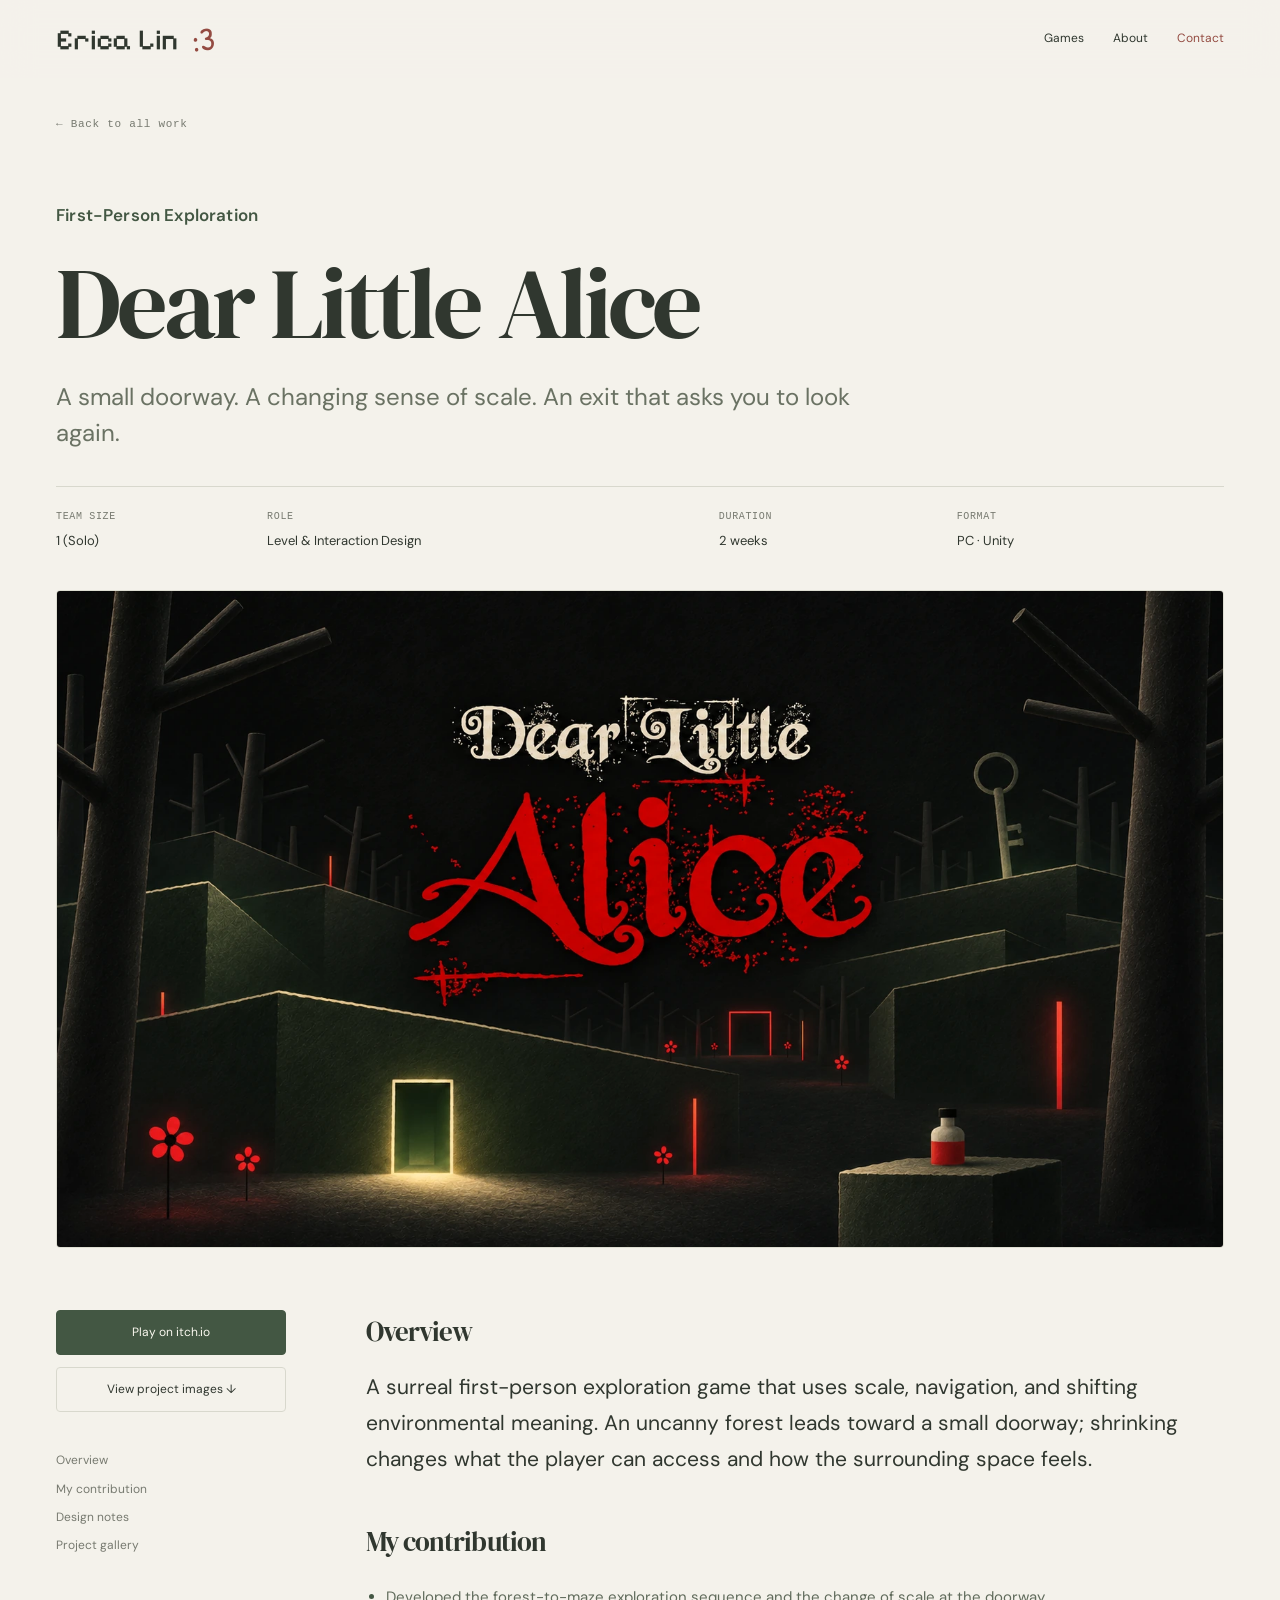
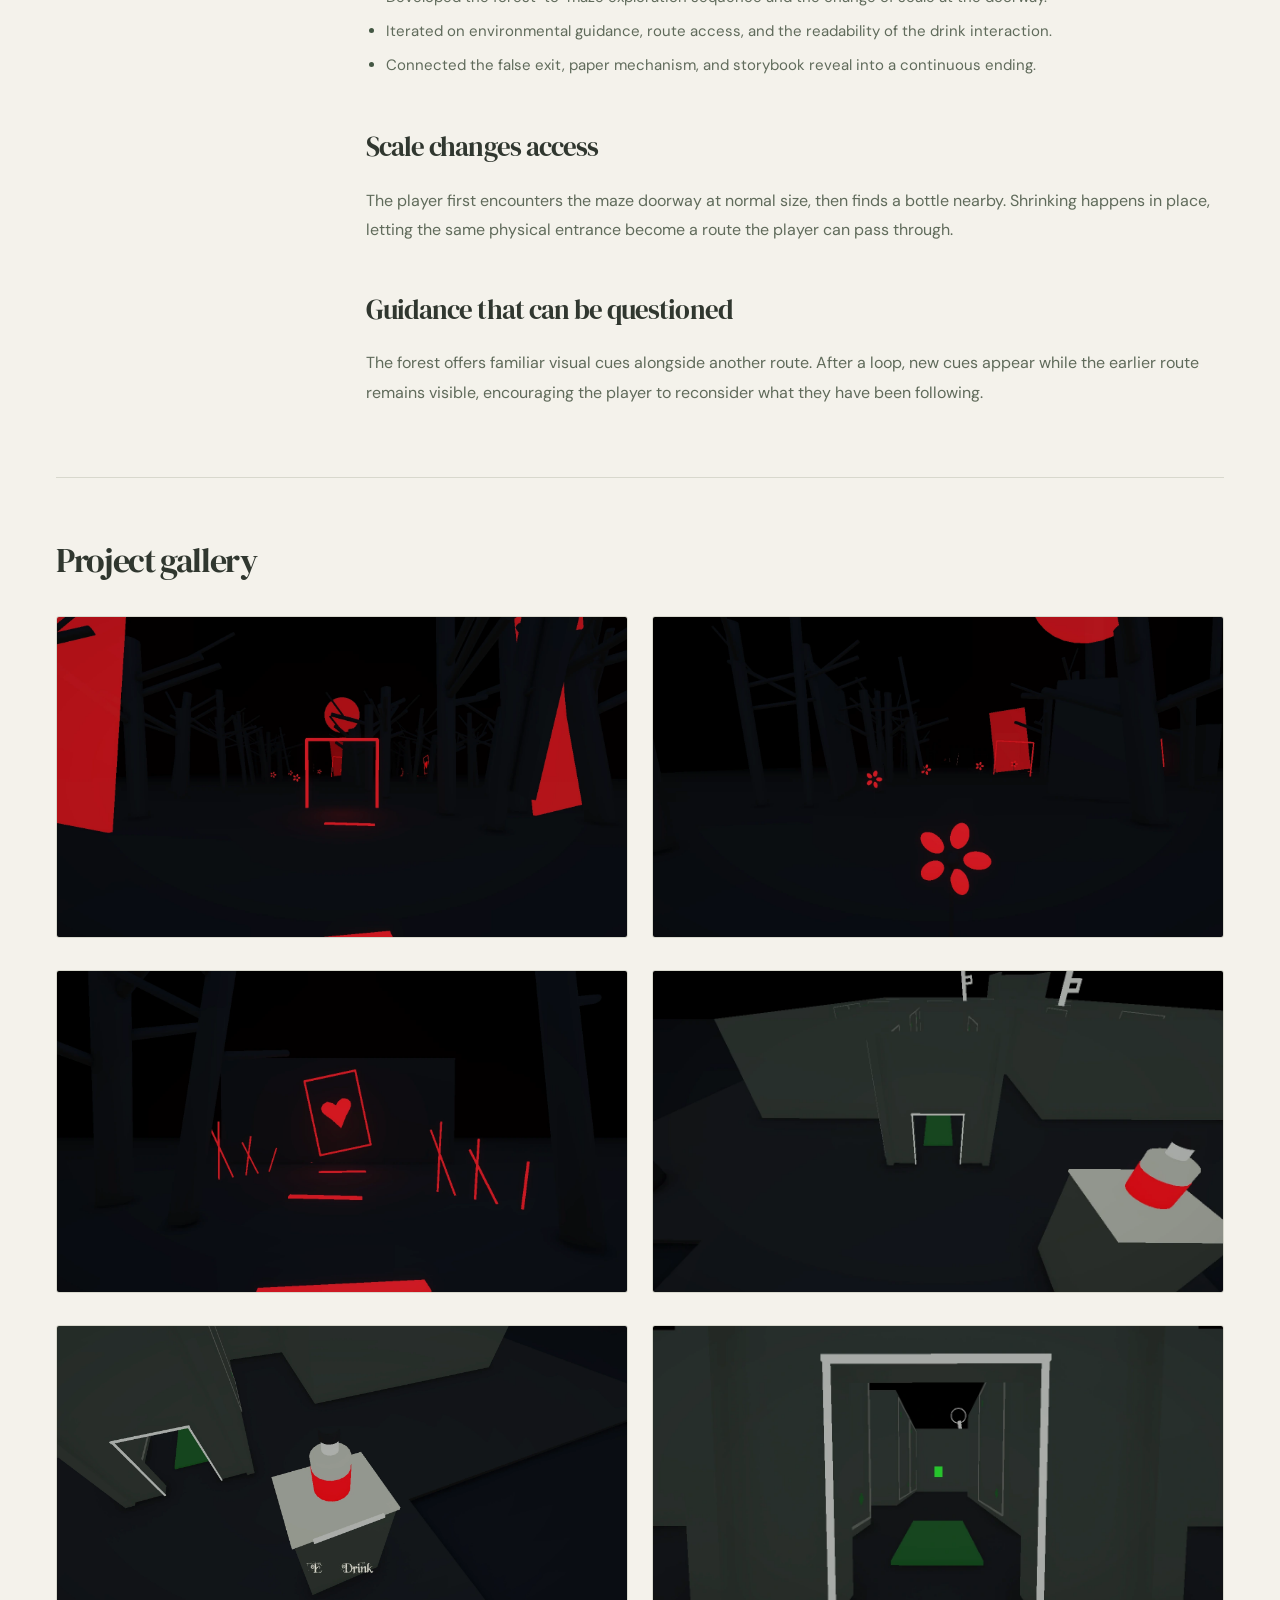
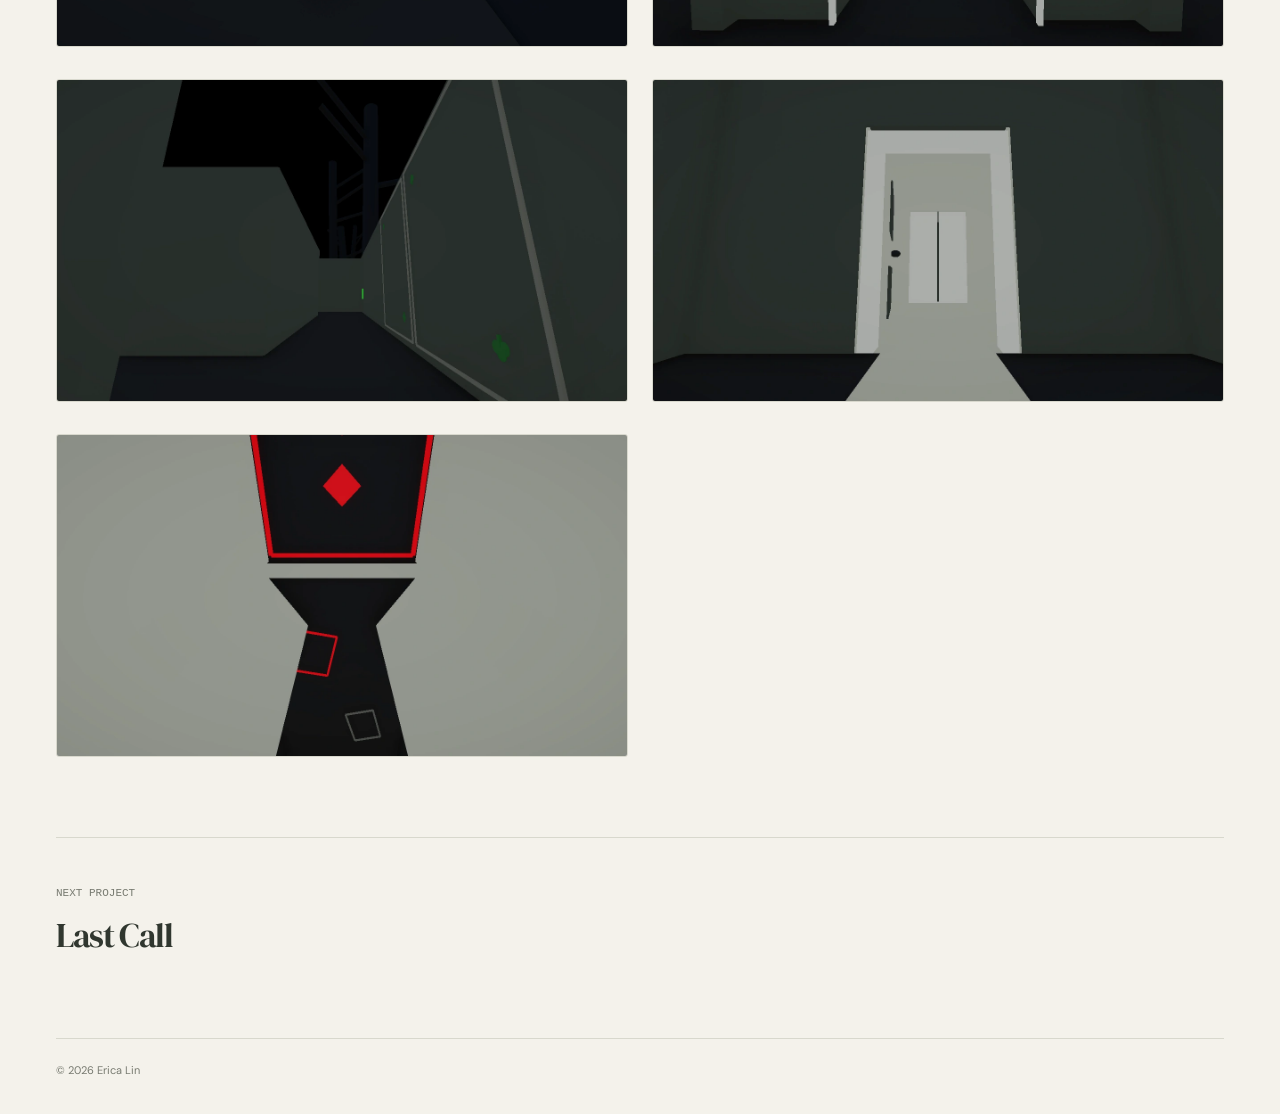
==== projects/dear-little-alice.html @ a5bd27e5 "Give chalkboard roles a casual handwritten layout" ====
<!doctype html><html lang="en"><head><meta charset="utf-8"><meta name="viewport" content="width=device-width,initial-scale=1"><meta name="theme-color" content="#f4f2eb"><title>Dear Little Alice — Erica Lin</title><meta name="description" content="A small doorway. A changing sense of scale. An exit that asks you to look again."><meta property="og:title" content="Dear Little Alice — Erica Lin"><meta property="og:description" content="A small doorway. A changing sense of scale. An exit that asks you to look again."><meta property="og:type" content="website"><link rel="icon" href="../favicon.ico?v=3" sizes="any"><link rel="icon" type="image/png" sizes="32x32" href="../favicon-32.png?v=3"><link rel="icon" type="image/svg+xml" href="../favicon.svg?v=3"><link rel="apple-touch-icon" sizes="180x180" href="../apple-touch-icon.png?v=3"><meta name="apple-mobile-web-app-title" content="Erica Lin"><link rel="stylesheet" href="../styles.css?v=2"><link rel="stylesheet" href="../studio.css?v=22"><script src="../app.js?v=6" defer></script></head><body><a class="skip" href="#main">Skip to content</a><header class="site-header"><div class="wrap header-inner"><a class="brand" href="../index.html" aria-label="Erica Lin — home"><span class="brand-name">Erica Lin</span> <span class="brand-face" aria-hidden="true"><span>:</span><span>3</span></span></a><nav class="nav" aria-label="Main navigation"><a href="../index.html#work">Games</a><a href="../index.html#about">About</a><a class="nav-contact" href="../index.html#contact">Contact</a></nav></div></header><main id="main" class="wrap"><a class="breadcrumb" href="../index.html#work">← Back to all work</a><header class="project-header"><p class="eyebrow">First-Person Exploration</p><h1>Dear Little Alice</h1><p class="project-deck">A small doorway. A changing sense of scale. An exit that asks you to look again.</p><dl class="meta"><div><dt>Team Size</dt><dd>1 (Solo)</dd></div><div><dt>Role</dt><dd>Level &amp; Interaction Design</dd></div><div><dt>Duration</dt><dd>2 weeks</dd></div><div><dt>Format</dt><dd>PC · Unity</dd></div></dl></header><div class="project-cover"><img src="../assets/images/alice-cover-v4.webp" alt="Dear Little Alice promotional cover with its ornate ivory and red title, bare black trees, glowing red flowers and light posts, a tiny maze doorway, and a small gray-and-red bottle." fetchpriority="high"></div><div class="project-body"><aside class="project-sidebar" aria-label="Project links"><a class="button" href="https://ericalin.itch.io/dear-little-alice" target="_blank" rel="noopener noreferrer">Play on itch.io</a><a class="button secondary" href="#gallery">View project images ↓</a><nav class="contents-links" aria-label="On this page"><a href="#overview">Overview</a><a href="#contribution">My contribution</a><a href="#process">Design notes</a><a href="#gallery">Project gallery</a></nav></aside><div class="project-copy"><section id="overview"><h2>Overview</h2><p class="lead">A surreal first-person exploration game that uses scale, navigation, and shifting environmental meaning. An uncanny forest leads toward a small doorway; shrinking changes what the player can access and how the surrounding space feels.</p></section><section id="contribution"><h2>My contribution</h2><ul class="contributions"><li>Developed the forest-to-maze exploration sequence and the change of scale at the doorway.</li><li>Iterated on environmental guidance, route access, and the readability of the drink interaction.</li><li>Connected the false exit, paper mechanism, and storybook reveal into a continuous ending.</li></ul></section><section id="process"><h2>Scale changes access</h2><p>The player first encounters the maze doorway at normal size, then finds a bottle nearby. Shrinking happens in place, letting the same physical entrance become a route the player can pass through.</p></section><section><h2>Guidance that can be questioned</h2><p>The forest offers familiar visual cues alongside another route. After a loop, new cues appear while the earlier route remains visible, encouraging the player to reconsider what they have been following.</p></section></div></div><section class="gallery-section" id="gallery" aria-labelledby="gallery-title"><h2 id="gallery-title">Project gallery</h2><div class="gallery"><figure><button type="button" data-lightbox="../assets/images/alice-red-forest.webp" data-caption="The red forest entrance: bare black trees, red ground markers, and a luminous rectangular gate." aria-label="Enlarge: The red forest entrance: bare black trees, red ground markers, and a luminous rectangular gate."><img src="../assets/images/alice-red-forest.webp" alt="The red forest entrance: bare black trees, red ground markers, and a luminous rectangular gate." loading="lazy" decoding="async"></button></figure><figure><button type="button" data-lightbox="../assets/images/alice-red-flowers.webp" data-caption="Following a sequence of red flowers through the black forest." aria-label="Enlarge: Following a sequence of red flowers through the black forest."><img src="../assets/images/alice-red-flowers.webp" alt="Following a sequence of red flowers through the black forest." loading="lazy" decoding="async"></button></figure><figure><button type="button" data-lightbox="../assets/images/alice-red-heart.webp" data-caption="Red cues lead toward a heart-shaped lure at a forest dead end." aria-label="Enlarge: Red cues lead toward a heart-shaped lure at a forest dead end."><img src="../assets/images/alice-red-heart.webp" alt="Red cues lead toward a heart-shaped lure at a forest dead end." loading="lazy" decoding="async"></button></figure><figure><button type="button" data-lightbox="../assets/images/alice-entrance.webp" data-caption="The tiny maze entrance viewed at normal size." aria-label="Enlarge: The tiny maze entrance viewed at normal size."><img src="../assets/images/alice-entrance.webp" alt="The tiny maze entrance viewed at normal size." loading="lazy" decoding="async"></button></figure><figure><button type="button" data-lightbox="../assets/images/alice-drink.webp" data-caption="The bottle interaction that changes the player’s scale." aria-label="Enlarge: The bottle interaction that changes the player’s scale."><img src="../assets/images/alice-drink.webp" alt="The bottle interaction that changes the player’s scale." loading="lazy" decoding="async"></button></figure><figure><button type="button" data-lightbox="../assets/images/alice-small-door.webp" data-caption="Entering the same doorway after shrinking." aria-label="Enlarge: Entering the same doorway after shrinking."><img src="../assets/images/alice-small-door.webp" alt="Entering the same doorway after shrinking." loading="lazy" decoding="async"></button></figure><figure><button type="button" data-lightbox="../assets/images/alice-maze.webp" data-caption="Navigating between the tall playing-card walls." aria-label="Enlarge: Navigating between the tall playing-card walls."><img src="../assets/images/alice-maze.webp" alt="Navigating between the tall playing-card walls." loading="lazy" decoding="async"></button></figure><figure><button type="button" data-lightbox="../assets/images/alice-false-exit.webp" data-caption="Approaching the apparent exit." aria-label="Enlarge: Approaching the apparent exit."><img src="../assets/images/alice-false-exit.webp" alt="Approaching the apparent exit." loading="lazy" decoding="async"></button></figure><figure><button type="button" data-lightbox="../assets/images/alice-floor-opening.webp" data-caption="The paper floor opens into a rabbit hole." aria-label="Enlarge: The paper floor opens into a rabbit hole."><img src="../assets/images/alice-floor-opening.webp" alt="The paper floor opens into a rabbit hole." loading="lazy" decoding="async"></button></figure></div></section><a class="next-project" href="last-call.html"><div><span class="label">NEXT PROJECT</span><h2>Last Call</h2></div></a></main><dialog class="lightbox" id="lightbox" aria-label="Project image viewer" data-zoom="false"><div class="lightbox-top"><p><span data-viewer-label>PROJECT GALLERY</span> · <span data-counter></span></p><button class="close" data-close aria-label="Close image viewer">×</button></div><div class="lightbox-image-wrap"><img class="lightbox-image" alt=""></div><div class="lightbox-bottom"><p data-caption></p><div class="lightbox-controls"><button data-prev aria-label="Previous image">←</button><button data-zoom-toggle aria-pressed="false">Full size</button><button data-next aria-label="Next image">→</button></div></div></dialog><footer class="wrap footer"><span>© 2026 Erica Lin</span></footer></body></html>
---- styles.css ----
@charset "UTF-8";
:root{--bg:#0d100e;--panel:#151a16;--ink:#f0f0e6;--muted:#a6afa6;--line:#30382f;--accent:#d9fa83;--max:1280px;--mono:"Courier New",monospace;--sans:Arial,Helvetica,sans-serif}
*{box-sizing:border-box}html{scroll-behavior:smooth;scroll-padding-top:100px}body{margin:0;background:var(--bg);color:var(--ink);font-family:var(--sans);line-height:1.6;-webkit-font-smoothing:antialiased}body.dialog-open{overflow:hidden}a{color:inherit;text-decoration:none}button{font:inherit}a,button{-webkit-tap-highlight-color:transparent}button{cursor:pointer}button:disabled{cursor:default}img{max-width:100%;display:block}button:focus-visible,a:focus-visible,summary:focus-visible{outline:2px solid var(--accent);outline-offset:6px}::selection{background:var(--accent);color:var(--bg)}[hidden]{display:none!important}.wrap{width:min(var(--max),calc(100% - 112px));margin-inline:auto}.skip{position:fixed;top:-80px;left:16px;z-index:100;background:var(--accent);color:var(--bg);padding:12px 20px}.skip:focus{top:12px}.mono,.eyebrow,.section-number,.tag,.meta dt,.card-role,.project-count,.breadcrumb,.footer,.filter,.image-caption{font-family:var(--mono);font-size:11px;letter-spacing:.065em}.eyebrow,.section-number,.tag,.meta dt{text-transform:uppercase}.eyebrow{color:var(--accent);font-size:12px;letter-spacing:.14em}.site-header{border-bottom:1px solid var(--line);background:rgba(13,16,14,.94);position:sticky;top:0;z-index:30;backdrop-filter:blur(14px)}.header-inner{height:80px;display:flex;align-items:center;justify-content:space-between;gap:20px}.brand{display:flex;align-items:center;gap:13px;font-size:15px;font-weight:700;letter-spacing:-.04em}.brand-mark{width:22px;height:22px;background:var(--accent);clip-path:polygon(0 0,100% 0,100% 25%,25% 25%,25% 39%,80% 39%,80% 62%,25% 62%,25% 75%,100% 75%,100% 100%,0 100%)}.nav{display:flex;align-items:center;gap:34px;font-size:12px}.nav a{color:var(--muted);transition:color .2s}.nav a:hover,.nav a[aria-current=page]{color:var(--ink)}.nav .nav-contact{color:var(--accent)}.hero{padding:88px 0 65px;display:grid;grid-template-columns:1fr 260px;gap:65px;align-items:center}.hero h1{font-size:clamp(80px,10.5vw,154px);font-weight:600;letter-spacing:-.085em;line-height:.95;margin:26px 0 30px}.hero h1 .period{color:var(--accent)}.hero-description{font-size:21px;line-height:1.5;max-width:650px;color:#c7cec3}.hero-bottom{display:flex;gap:16px;align-items:center;margin-top:35px}.text-link{display:inline-flex;align-items:center;gap:14px;font-size:13px;font-weight:600;border-bottom:1px solid var(--accent);padding:5px 0 8px}.text-link span{font-size:18px;color:var(--accent)}.hero-portrait{position:relative;justify-self:center;text-align:center}.hero-portrait img{width:225px;height:300px;object-fit:contain;filter:drop-shadow(0 22px 25px #0006);transform:rotate(5deg)}.portrait-label{margin-top:20px;font:10px var(--mono);text-transform:uppercase;letter-spacing:.12em;color:var(--muted)}.portrait-label:before{content:"";display:inline-block;width:6px;height:6px;background:var(--accent);border-radius:50%;margin-right:8px}.discipline-strip{display:flex;justify-content:space-between;gap:20px;padding:22px 0;border-top:1px solid var(--line);border-bottom:1px solid var(--line);font:11px var(--mono);letter-spacing:.1em;color:var(--muted);text-transform:uppercase}.discipline-strip .star{color:var(--accent)}.work-section{padding-top:75px;padding-bottom:90px}.section-heading{display:flex;justify-content:space-between;align-items:flex-end;gap:30px;margin-bottom:30px}.section-number{color:var(--muted);margin:0 0 13px}.section-heading h2,.about h2{font-size:clamp(30px,3.4vw,48px);font-weight:500;letter-spacing:-.05em;line-height:1.12;margin:0}.filters{display:flex;gap:5px;flex-wrap:wrap}.filter{background:transparent;color:var(--muted);border:1px solid transparent;border-radius:2px;padding:9px 13px;white-space:nowrap;transition:all .2s}.filter:hover{color:var(--ink)}.filter[aria-pressed=true]{border-color:var(--accent);color:var(--accent);background:#d9fa8308}.project-count{margin:0 0 28px;color:var(--muted)}.project-grid{display:grid;grid-template-columns:repeat(3,minmax(0,1fr));column-gap:26px;row-gap:47px}.project-card{min-width:0}.card-image{position:relative;overflow:hidden;aspect-ratio:1.5;background:#171c18;border:1px solid var(--line);border-radius:3px}.card-image img{width:100%;height:100%;object-fit:cover;transition:transform .5s}.project-card a:hover .card-image img{transform:scale(1.035)}.card-image.contain img{object-fit:contain}.card-image.portrait img{object-fit:cover;object-position:center 27%}.card-arrow{position:absolute;bottom:13px;right:13px;width:33px;height:33px;background:var(--bg);border:1px solid #ffffff30;border-radius:50%;display:grid;place-items:center;transition:background .2s,color .2s}.project-card a:hover .card-arrow{background:var(--accent);color:var(--bg)}.card-meta{display:flex;justify-content:space-between;gap:10px;margin-top:17px;align-items:center}.tag{color:var(--accent);font-size:9px;letter-spacing:.06em}.card-role{color:var(--muted);font-size:9px;text-align:right;letter-spacing:0}.card-title{font-size:24px;font-weight:500;letter-spacing:-.045em;margin:6px 0;line-height:1.2}.card-summary{font-size:13px;line-height:1.65;color:var(--muted);margin:0;max-width:95%}.about{border-top:1px solid var(--line);padding:80px 0;display:grid;grid-template-columns:.8fr 1.2fr;gap:100px}.about p{color:#c7cec3;margin:0 0 22px;font-size:18px;line-height:1.8}.about .about-small{font-size:14px;color:var(--muted)}.about-tags{display:flex;gap:8px;flex-wrap:wrap;margin-top:25px}.about-tags span{border:1px solid var(--line);font:11px var(--mono);padding:7px 11px;color:var(--muted)}.contact-section{border-top:1px solid var(--line);padding:70px 0 60px}.contact-row{display:flex;justify-content:space-between;align-items:flex-end;gap:35px}.contact-title{font-size:clamp(34px,5.8vw,80px);font-weight:500;letter-spacing:-.065em;line-height:1.1;margin:20px 0 0}.contact-links{display:flex;flex-direction:column;align-items:flex-start;gap:12px}.contact-links a{font-size:14px;border-bottom:1px solid var(--line);padding-bottom:7px}.contact-links a:hover{color:var(--accent)}.footer{border-top:1px solid var(--line);color:var(--muted);padding:23px 0;display:flex;justify-content:space-between;gap:20px;font-size:10px}.footer a:hover{color:var(--accent)}.breadcrumb{display:inline-block;color:var(--muted);margin:38px 0}.breadcrumb:hover{color:var(--accent)}.project-header{padding:14px 0 38px}.project-header h1{font-size:clamp(46px,7.8vw,104px);letter-spacing:-.065em;line-height:1.05;font-weight:500;margin:23px 0}.project-deck{font-size:clamp(18px,2vw,24px);color:#c7cec3;max-width:820px;line-height:1.5;margin:0}.meta{display:grid;grid-template-columns:repeat(3,1fr);gap:24px;margin:35px 0 0;border-top:1px solid var(--line);padding-top:22px}.meta dt{color:var(--muted);margin-bottom:6px;font-size:10px}.meta dd{margin:0;font-size:13px}.project-cover{background:#151a16;border:1px solid var(--line);border-radius:4px;overflow:hidden;max-height:740px}.project-cover img{width:100%;max-height:740px;object-fit:contain}.project-cover.cover-portrait{height:530px}.project-cover.cover-portrait img{height:100%;object-fit:cover;object-position:center 24%}.project-body{display:grid;grid-template-columns:230px minmax(0,1fr);gap:80px;padding:62px 0 70px}.project-sidebar{align-self:start;position:sticky;top:112px}.project-sidebar .eyebrow{font-size:10px}.project-sidebar .button{margin:0 0 12px;width:100%;justify-content:center}.button{display:inline-flex;align-items:center;gap:13px;padding:12px 18px;background:var(--accent);color:var(--bg);border:1px solid var(--accent);font-size:12px;font-weight:600;border-radius:2px}.button:hover{background:#e6ffb0}.button.secondary{background:transparent;color:var(--ink);border-color:var(--line)}.button.secondary:hover{border-color:var(--muted)}.contents-links{display:flex;flex-direction:column;gap:9px;margin-top:27px}.contents-links a{font-size:12px;color:var(--muted)}.contents-links a:hover{color:var(--accent)}.project-copy{max-width:850px}.project-copy section+section{margin-top:43px}.project-copy h2{font-size:27px;letter-spacing:-.035em;font-weight:500;margin:0 0 17px}.project-copy p{font-size:16px;color:#c0c9be;line-height:1.85;margin:0}.project-copy .lead{font-size:21px;line-height:1.7;color:var(--ink)}.contributions{margin:0;padding-left:20px;color:#c0c9be}.contributions li{padding:5px 0;font-size:15px}.contributions li::marker{color:var(--accent)}.gallery-section{border-top:1px solid var(--line);padding:55px 0 80px}.gallery-section h2{font-size:34px;letter-spacing:-.04em;font-weight:500;margin:0 0 15px}.gallery-note{font-size:13px;color:var(--muted);max-width:780px;margin-bottom:28px}.gallery{display:grid;grid-template-columns:repeat(2,minmax(0,1fr));gap:32px 24px}.gallery figure{margin:0;min-width:0}.gallery figure.wide{grid-column:1/-1}.gallery button{display:block;border:1px solid var(--line);border-radius:3px;background:#171c18;padding:0;width:100%;overflow:hidden;position:relative}.gallery button:hover{border-color:var(--accent)}.gallery img{width:100%;max-height:650px;object-fit:contain}.image-caption{color:var(--muted);letter-spacing:0;font-size:11px;line-height:1.6;margin-top:10px}.spoilers{margin-top:35px;border-top:1px solid var(--line);padding-top:23px}.spoilers summary{cursor:pointer;color:var(--accent);font-size:13px;margin-bottom:25px}.next-project{border-top:1px solid var(--line);padding:40px 0 60px;display:flex;justify-content:space-between;gap:24px;align-items:center}.next-project .label{font:11px var(--mono);color:var(--muted)}.next-project h2{font-size:34px;margin:5px 0 0;font-weight:500;letter-spacing:-.04em}.next-arrow{width:54px;height:54px;border:1px solid var(--line);border-radius:50%;display:grid;place-items:center;font-size:25px}.next-project:hover .next-arrow{background:var(--accent);color:var(--bg)}.lightbox{background:#0a0d0b;color:var(--ink);border:1px solid #3f493c;max-width:calc(100vw - 32px);width:1400px;max-height:calc(100dvh - 32px);padding:16px}.lightbox::backdrop{background:#000d;backdrop-filter:blur(8px)}.lightbox-top{display:flex;justify-content:space-between;align-items:center;gap:20px;margin-bottom:12px}.lightbox-top p{font:12px var(--mono);margin:0;color:var(--muted)}.lightbox button{background:transparent;color:var(--ink);border:1px solid var(--line);padding:7px 14px}.lightbox .close{font-size:20px;line-height:1.2}.lightbox-image-wrap{overflow:auto;max-height:calc(100dvh - 160px);display:flex;justify-content:center}.lightbox-image{max-width:100%;max-height:calc(100dvh - 160px);object-fit:contain;margin:auto}.lightbox[data-zoom=true] .lightbox-image-wrap{display:block}.lightbox[data-zoom=true] .lightbox-image{max-width:none;max-height:none;width:auto;margin:0}.lightbox-bottom{display:flex;align-items:center;justify-content:space-between;gap:15px;margin-top:12px}.lightbox-bottom p{margin:0;font-size:12px;color:var(--muted);flex:1}.lightbox-controls{display:flex;gap:7px;flex-shrink:0}.rulebook-intro{max-width:700px;margin-bottom:35px;color:var(--muted)}.no-script{font-size:12px;color:var(--muted)}
@media(min-width:1600px){.hero{padding-top:100px;padding-bottom:85px}.hero h1{font-size:160px}}
@media(max-width:1100px){.wrap{width:calc(100% - 72px)}.hero{gap:25px;grid-template-columns:1fr 210px}.hero-portrait img{width:190px;height:260px}.project-grid{grid-template-columns:repeat(2,minmax(0,1fr))}.hero h1{font-size:112px}.project-body{grid-template-columns:190px minmax(0,1fr);gap:45px}.about{gap:60px}.card-role{font-size:10px}}
@media(max-width:720px){html{scroll-padding-top:80px}.wrap{width:calc(100% - 40px)}.header-inner{height:66px}.nav{gap:20px;font-size:11px}.brand{font-size:13px;gap:9px}.brand-mark{width:17px;height:17px}.hero{padding:48px 0 42px;display:block;position:relative}.hero h1{font-size:clamp(65px,15.3vw,106px);margin:23px 0 25px}.hero .eyebrow{font-size:10px;letter-spacing:.1em}.hero-description{font-size:17px;max-width:500px}.hero-portrait{display:none}.hero-bottom{margin-top:26px}.discipline-strip{font-size:9px;gap:10px;flex-wrap:wrap;justify-content:flex-start}.discipline-strip .star{margin-inline:4px}.discipline-strip .last-discipline{display:none}.work-section{padding:46px 0 55px}.section-heading{display:block;margin-bottom:16px}.section-heading h2{font-size:33px}.filters{margin-top:25px;gap:2px}.filter{padding:8px 11px;font-size:10px}.project-grid{gap:35px 17px}.card-image{aspect-ratio:1.35}.card-meta{display:block;margin-top:12px}.card-role{text-align:left;font-size:9px;margin-top:4px;display:block}.tag{font-size:8px;letter-spacing:0}.card-title{font-size:21px;margin-top:7px}.card-summary{font-size:12px;line-height:1.5;max-width:100%}.card-arrow{width:26px;height:26px;bottom:9px;right:9px;font-size:12px}.about{grid-template-columns:1fr;gap:30px;padding:50px 0}.about h2{font-size:35px}.about p{font-size:16px}.contact-section{padding:45px 0}.contact-row{display:block}.contact-title{font-size:49px;max-width:400px}.contact-links{margin-top:30px}.footer{font-size:9px}.breadcrumb{margin:27px 0;font-size:10px}.project-header{padding-top:7px;padding-bottom:26px}.project-header h1{font-size:clamp(38px,10vw,68px);margin:18px 0}.project-deck{font-size:18px}.meta{gap:17px 12px;margin-top:27px;grid-template-columns:repeat(2,minmax(0,1fr))}.meta dd{font-size:12px}.meta dt{font-size:9px}.project-body{display:block;padding:30px 0 45px}.project-sidebar{position:static;margin-bottom:35px}.project-sidebar .button{width:auto;margin-right:8px}.contents-links{display:none}.project-copy .lead{font-size:18px}.project-copy h2{font-size:24px}.project-copy p{font-size:15px}.project-copy section+section{margin-top:32px}.gallery-section{padding:40px 0 50px}.gallery-section h2{font-size:28px}.gallery{grid-template-columns:1fr;gap:25px}.gallery figure.wide{grid-column:auto}.next-project h2{font-size:28px}.next-project{padding:30px 0 40px}.project-cover.cover-portrait{height:330px}.lightbox{padding:10px}.lightbox-bottom{align-items:flex-start;flex-direction:column}.lightbox-top p{font-size:10px}.lightbox-controls{width:100%;justify-content:flex-end}}
@media(max-width:420px){.nav{gap:14px}.project-grid{grid-template-columns:1fr;gap:33px}.card-image{aspect-ratio:1.6}.card-meta{display:flex}.card-role{text-align:right;margin:0}.card-title{font-size:25px}.card-summary{font-size:13px}.contact-title{font-size:42px}.hero-description{font-size:16px}}
@media(prefers-reduced-motion:reduce){html{scroll-behavior:auto}*,*:before,*:after{animation:none!important;transition:none!important}}
---- studio.css ----
@import url('https://fonts.googleapis.com/css2?family=DM+Sans:wght@400;500;600;700&family=DM+Serif+Display:ital@0;1&display=swap');
@font-face{font-family:'Caveat';font-style:normal;font-weight:600;font-display:swap;src:url('assets/fonts/caveat-600.ttf') format('truetype')}
@font-face{font-family:'Patrick Hand';font-style:normal;font-weight:400;font-display:swap;src:url('assets/fonts/patrick-hand.ttf') format('truetype')}

:root{--bg:#f4f2eb;--panel:#e9e5db;--ink:#30372f;--muted:#777a70;--line:#d8d8cd;--accent:#435743;--max:1180px;--sans:'DM Sans',Arial,sans-serif;--serif:'DM Serif Display',Georgia,serif;--hand:'Patrick Hand',cursive;--ease-out:cubic-bezier(.16,1,.3,1);--ease-in-out:cubic-bezier(.65,0,.35,1)}
body{font-family:var(--sans);background:var(--bg);color:var(--ink)}
:root{--berry:#944b42;--pine:#45634d}
button,a{touch-action:manipulation}
a:focus-visible,button:focus-visible,summary:focus-visible{outline:2px solid #6a8061;outline-offset:5px}
.site-header{border:0;background:#f4f2ebed;backdrop-filter:blur(16px)}
.header-inner{height:78px}.brand{font-family:'Caveat',cursive;font-weight:600;font-size:35px;letter-spacing:-.025em;white-space:nowrap}.nav{gap:29px;font-size:12px}.nav a{color:var(--ink);position:relative}.nav a:after{content:'';position:absolute;left:0;right:0;bottom:-5px;height:1px;transform:scaleX(0);transform-origin:left;background:currentColor;transition:transform .35s var(--ease-out)}.nav a:hover:after{transform:scaleX(1)}.nav .nav-contact{color:var(--ink)}
.footer{font-family:var(--sans);letter-spacing:0;padding-bottom:35px;margin-top:15px;font-size:11px}
.studio-hero{padding-top:26px}.blackboard-frame{position:relative;padding:11px 12px 13px;border-radius:7px;background:linear-gradient(94deg,#726956,#8d8067 25%,#776b56 60%,#8b7c62);box-shadow:0 9px 16px #3f3d2e14,0 1px 3px #312e2829,inset 0 1px 1px #d8c39b80}
.blackboard-frame:before{content:'';position:absolute;inset:0;border-radius:inherit;opacity:.18;pointer-events:none;background:repeating-linear-gradient(0deg,transparent 0 2px,#302c220f 3px,#d2bc941a 4px,transparent 5px 11px)}
.blackboard{position:relative;min-height:355px;border-radius:2px;background:radial-gradient(ellipse at 18% 15%,#495a4c44,transparent 70%),radial-gradient(ellipse at 90% 90%,#1d2a2180,transparent 65%),#2f4036;box-shadow:inset 0 0 22px #11231866,inset 0 2px 7px #0004;isolation:isolate}
.blackboard:before{content:'';position:absolute;inset:0;opacity:.12;pointer-events:none;background-image:url("data:image/svg+xml,%3Csvg xmlns='http://www.w3.org/2000/svg' width='180' height='180'%3E%3Cfilter id='n'%3E%3CfeTurbulence type='fractalNoise' baseFrequency='.85' numOctaves='3' stitchTiles='stitch'/%3E%3C/filter%3E%3Cpath fill='%23fff' opacity='.7' filter='url(%23n)' d='M0 0h180v180H0z'/%3E%3C/svg%3E");mix-blend-mode:screen}
.board-copy{min-height:355px;padding:48px 42px 77px;display:grid;grid-template-columns:minmax(0,1fr) 210px;gap:35px;align-items:center;color:#efeee3;pointer-events:none}
.board-copy h1{font:600 clamp(90px,14.2vw,184px)/1.12 'Caveat',cursive;letter-spacing:-.025em;white-space:nowrap;margin:0;transform:translateY(-5px)}
.board-copy p{font:18px/1.55 var(--hand);margin:19px 0 0;color:inherit}
.blackboard.canvas-ready .board-copy{color:transparent}
#chalk-canvas{position:absolute;inset:0;width:100%;height:100%;border-radius:2px;touch-action:pan-y}
.blackboard.tool-active #chalk-canvas{touch-action:none;cursor:none}
.board-cursor-clip{position:absolute;inset:-11px;overflow:hidden;pointer-events:none;z-index:5}
.board-cursor{position:absolute;left:11px;top:11px;z-index:5;pointer-events:none;opacity:0;transition:opacity .15s;will-change:transform;width:66px;transform-origin:16% 80%;filter:drop-shadow(3px 7px 3px #0005)}
.board-cursor img{width:100%;height:auto;pointer-events:none}.board-cursor[data-tool=eraser]{width:100px;transform-origin:center}
.board-tool-row{position:absolute;bottom:0;left:18px;right:20px;display:flex;justify-content:space-between;align-items:flex-end;z-index:4;pointer-events:none}
.board-hint{color:#d6ded0ab;font:14px/1.2 var(--hand);padding-bottom:16px;letter-spacing:.02em}
.board-tools{display:flex;gap:26px;align-items:flex-end;padding-right:14px;pointer-events:auto}
.board-tools button{border:0;background:none;padding:14px 0 2px;position:relative;cursor:grab;touch-action:none;transition:transform .35s var(--ease-out),filter .3s;filter:drop-shadow(2px 4px 3px #0d181d77)}
.board-tools button:active{cursor:grabbing}.board-tools button:hover{transform:translateY(-5px) rotate(-3deg)}.board-tools button[aria-pressed=true]{transform:translateY(-5px)}
.board-tools button[aria-pressed=true]:after{content:'';position:absolute;left:50%;bottom:-8px;width:3px;height:3px;border-radius:50%;background:#f2ecd9}
.chalk-tool{width:62px;transform:rotate(-2deg)}.eraser-tool{width:113px;transform:rotate(-3deg)}.board-tools img{width:100%;pointer-events:none;user-select:none}
.board-tools button[aria-pressed=true] img{visibility:hidden}
@media(prefers-reduced-motion:reduce){.board-tools button[aria-pressed=true] img{visibility:visible}}
.board-ledge{position:absolute;bottom:-6px;left:-4px;right:-4px;height:17px;border-radius:3px 3px 5px 5px;background:linear-gradient(#b2a080,#938365 26%,#75664d 45%,#847357 68%,#5f523f);box-shadow:0 4px 3px #302a272b,inset 0 1px 1px #e9dbb7b3}
.board-foot{display:flex;justify-content:flex-end;align-items:center;gap:20px;padding:23px 3px 0;font:13px var(--hand);color:var(--muted)}
.quiet-button{background:none;color:var(--ink);padding:4px 0;border:0;font:12px var(--sans);position:relative}.quiet-button:after{content:'';position:absolute;left:0;right:0;bottom:0;height:1px;background:currentColor;transform:scaleX(0);transform-origin:left;transition:transform .3s var(--ease-out)}.quiet-button:hover:after{transform:scaleX(1)}.board-foot .quiet-button{color:var(--muted);font-size:11px}
.selected-work{padding-top:86px;padding-bottom:18px}
.studio-section-heading{display:flex;justify-content:flex-start;align-items:center;gap:28px;margin-bottom:28px}
.studio-section-heading h2{font-size:14px;font-weight:400;margin:0;letter-spacing:.03em}.studio-section-heading>span{font-size:11px;color:var(--muted)}
.selected-grid{display:grid;grid-template-columns:1.24fr 1fr;gap:26px 36px;align-items:start}.studio-project{min-width:0}.studio-feature{grid-row:span 2}
.studio-project-image{position:relative;background:#e5e0d5;overflow:hidden;border-radius:3px;aspect-ratio:2.1;isolation:isolate}
.studio-feature .studio-project-image{aspect-ratio:1.08}.studio-project-image img{display:block;position:absolute;inset:0;width:100%;height:100%;object-fit:cover;transform:scale(1.001);transition:transform 1.1s var(--ease-out)}
.studio-project a:hover .studio-project-image img{transform:scale(1.018)}.studio-project-image.sleepwalk-image img{object-fit:cover}.dither-layer{position:absolute;inset:0;width:100%;height:100%;z-index:1;pointer-events:none;mix-blend-mode:normal}
.project-open{position:absolute;bottom:14px;right:15px;width:35px;height:35px;display:grid;place-items:center;background:#f4f2ebee;color:#354032;border-radius:50%;font-size:19px;z-index:2;transform:translateY(7px);opacity:0;transition:transform .4s var(--ease-out),opacity .3s}
.studio-project-image[data-dither] img,.studio-project a:hover .studio-project-image[data-dither] img{transform:none;-webkit-user-drag:none}
.dither-layer{opacity:0}
.studio-project-image.fit-contain{background:var(--card-background,#fff)}.studio-project-image.fit-contain img{object-fit:contain}
.sr-only{position:absolute;width:1px;height:1px;padding:0;margin:-1px;overflow:hidden;clip:rect(0,0,0,0);white-space:nowrap;border:0}
.work-filters{display:flex;gap:5px;align-items:center}.work-filters button{border:0;border-radius:999px;background:transparent;color:var(--muted);font:12px var(--sans);padding:8px 15px;transition:background .25s,color .25s}.work-filters button:hover{color:var(--ink);background:#e7e7dc}.work-filters button[aria-pressed=true]{background:#405542;color:#faf8ef}
.selected-work[data-category=tabletop] .archive-grid{grid-template-columns:repeat(2,minmax(0,1fr));padding-top:0}.selected-work[data-category=tabletop] .studio-project-image{aspect-ratio:1.55}
.selected-work[data-category=digital] .more-games,.selected-work[data-category=tabletop] .more-games{transition:none}
.studio-project a:hover .project-open,.studio-project a:focus-visible .project-open{transform:translateY(0);opacity:1}
.studio-project-caption{padding-top:13px}.studio-project-caption h3{font:400 29px/1.2 var(--serif);letter-spacing:-.025em;margin:0 0 4px}.studio-project-caption p{font-size:11px;line-height:1.6;color:var(--muted);margin:0}.studio-feature .studio-project-caption h3{font-size:34px}
.all-games-action{display:flex;align-items:center;justify-content:space-between;gap:24px;margin-top:35px;padding:8px 0}
.all-games-toggle{border:0;background:none;color:var(--ink);display:inline-flex;align-items:center;gap:25px;padding:9px 0;font-size:13px;letter-spacing:-.01em}
.toggle-mark{display:inline-block;font-size:22px;font-weight:400;transition:transform .55s var(--ease-out)}.all-games-toggle[aria-expanded=true] .toggle-mark{transform:rotate(45deg)}.handwritten{font:18px/1.3 var(--hand);color:var(--muted)}.all-games-action .handwritten{transform:rotate(-3deg);padding-right:8px}
.more-games{display:grid;grid-template-rows:0fr;transition:grid-template-rows .9s var(--ease-out);overflow:hidden}.more-games.is-open{grid-template-rows:1fr}.more-games-inner{min-height:0;overflow:hidden}.archive-grid{display:grid;grid-template-columns:repeat(3,minmax(0,1fr));gap:35px 28px;padding-top:35px;padding-bottom:10px}.archive-grid .studio-project{opacity:0;transform:translateY(24px);transition:opacity .5s,transform .75s var(--ease-out);transition-delay:0s}.more-games.is-open .studio-project{opacity:1;transform:translateY(0);transition-delay:calc(var(--item-i,0) * 55ms + 100ms)}.archive-grid .studio-project-image{aspect-ratio:1.55}.archive-grid .studio-project-caption h3{font-size:26px}
.studio-kicker{font-size:10px;text-transform:uppercase;letter-spacing:.14em;color:var(--muted);margin:0 0 12px}
.studio-contact{padding:75px 0 72px;display:flex;justify-content:space-between;align-items:flex-end;gap:30px}.studio-contact h2{font:400 clamp(37px,5.5vw,72px)/1.07 var(--serif);letter-spacing:-.04em;margin:0}.studio-contact h2 em{font-weight:400}.studio-contact-links{display:flex;flex-direction:column;gap:14px;padding-bottom:5px}.studio-contact-links a{font-size:13px}.studio-contact-links a:hover{text-decoration:underline;text-underline-offset:5px}
.desk-companions{position:fixed;bottom:22px;right:22px;z-index:45;width:138px;pointer-events:none;display:flex;flex-direction:column;align-items:center;filter:drop-shadow(0 3px 8px #30372f10)}
.desktop-cat{pointer-events:auto;border:0;background:none;padding:0;width:116px;height:116px;position:relative;outline-offset:-3px;transition:transform .45s var(--ease-out);transform-origin:center bottom;-webkit-user-select:none;user-select:none;touch-action:manipulation}
.desktop-cat:hover{transform:translateY(-3px) rotate(-2deg)}.desktop-cat:active{transform:translateY(1px) scale(.96)}.cat-sprites{position:relative;display:block;width:100%;height:100%}.cat-frame{position:absolute;inset:0;width:100%;height:100%;object-fit:contain;pointer-events:none;opacity:0;transition:opacity .1s;image-rendering:auto}.cat-idle{opacity:1}.desktop-cat[data-state=blink] .cat-idle,.desktop-cat[data-state=pet] .cat-idle,.desktop-cat[data-state=sleep] .cat-idle{opacity:0}.desktop-cat[data-state=blink] .cat-blink,.desktop-cat[data-state=pet] .cat-pet,.desktop-cat[data-state=sleep] .cat-sleep{opacity:1}
.pet-heart{position:absolute;right:9px;top:0;opacity:0;color:#ac727a;font:25px var(--hand);transform:translateY(9px) rotate(-12deg);pointer-events:none}.desktop-cat[data-state=pet] .pet-heart{animation:pet-heart 1.7s var(--ease-out) both}.pet-bubble{font:16px var(--hand);color:#62705c;opacity:0;transform:translateY(6px) rotate(-5deg);padding:4px 9px;background:#f6f3eadb;border-radius:9px;transition:opacity .35s,transform .5s;white-space:nowrap;position:absolute;bottom:151px;pointer-events:none}.desk-companions:has(.desktop-cat:hover) .pet-bubble,.pet-bubble.is-visible{opacity:1;transform:translateY(0) rotate(-5deg)}
@keyframes pet-heart{0%{opacity:0;transform:translateY(10px) scale(.7) rotate(-12deg)}20%{opacity:1}75%{opacity:1}100%{opacity:0;transform:translateY(-24px) scale(1.15) rotate(10deg)}}
.radio-toggle{pointer-events:auto;display:flex;gap:8px;align-items:center;justify-content:center;width:136px;border:1px solid #d7d9cd;background:#f9f7f0f2;backdrop-filter:blur(14px);padding:9px 10px;border-radius:8px;box-shadow:0 3px 8px #31372e08;color:var(--ink);font-size:10px;transition:background .25s,transform .45s var(--ease-out)}.radio-toggle:hover{transform:translateY(-2px);background:#fffdf5}.mini-record{width:21px;height:21px;border-radius:50%;background:repeating-radial-gradient(circle,#373e34 0 2px,#42493e 2px 3px);display:inline-block;position:relative;flex:none}.mini-record:before{content:'';position:absolute;inset:7px;border-radius:50%;background:#c4d2b7}.mini-record:after{content:'';position:absolute;inset:10px;border-radius:50%;background:#555c4e}.radio-plus{margin-left:auto;font-size:15px;line-height:1;transition:transform .45s var(--ease-out)}.radio-toggle[aria-expanded=true] .radio-plus{transform:rotate(45deg)}
.studio-radio{position:fixed;right:22px;bottom:190px;width:350px;max-width:calc(100vw - 32px);z-index:46;border-radius:13px;background:#f8f5ec;box-shadow:0 16px 55px #27312826,0 0 0 1px #cbd0c0;opacity:0;visibility:hidden;transform:translateY(28px) scale(.94);transform-origin:90% bottom;transition:transform .55s var(--ease-out),opacity .35s,visibility .55s;overflow:hidden;padding:13px}
.studio-radio.is-open{opacity:1;visibility:visible;transform:translateY(0) scale(1)}.radio-panel-head{display:flex;justify-content:space-between;align-items:center;font:15px var(--hand);color:#6e7863;padding:0 2px 10px}.radio-panel-head button{border:0;background:none;padding:0 5px;color:inherit;font:24px/1 var(--sans)}.spotify-holder{min-height:152px;border-radius:10px;background:#e5e7dd}.spotify-holder iframe{display:block;border:0;width:100%;height:152px;border-radius:10px}.spotify-external{font-size:10px;display:block;text-align:center;padding-top:11px;color:#79816f}.spotify-external:hover{color:var(--ink)}

/* Project pages share the quieter paper palette, while keeping their content. */
.project-header h1{font-family:var(--serif);font-weight:400;letter-spacing:-.04em}.project-deck{color:#6a7263}.meta dd{color:var(--ink)}.project-cover{background:#e6e3d9;border-color:#deded2}.project-copy p,.contributions{color:#606b5b}.project-copy .lead{color:var(--ink)}.project-copy h2,.gallery-section h2,.next-project h2{font-family:var(--serif);font-weight:400}.button{background:#435743;color:#faf8ef;border-color:#435743;border-radius:4px;font-weight:400}.button:hover{background:#354b35}.button.secondary{color:var(--ink)}.gallery button{background:#e6e3d9}.next-project:hover .next-arrow{background:var(--ink);color:#f8f6ee}.lightbox{--ink:#f4f2eb;--muted:#bcc1b5;--line:#434b40;color:var(--ink);background:#1d251d}.lightbox button{color:var(--ink)}
.studio-project a .studio-project-caption h3{transition:color .3s}
.studio-project a:hover .studio-project-caption h3,.studio-project a:focus-visible .studio-project-caption h3{color:var(--berry)}
.project-open{color:var(--berry)}
.holiday-ornaments{position:absolute;z-index:6;top:-11px;right:26px;width:106px;height:auto;pointer-events:none;user-select:none;transform-origin:55% 8%;filter:drop-shadow(1px 4px 2px #111c142c)}
.tape{background-color:#d9d2b4b8;background-image:repeating-linear-gradient(0deg,transparent 0 7px,#586c5047 7px 12px,transparent 12px 17px,#a857484d 17px 21px),repeating-linear-gradient(90deg,transparent 0 8px,#a8574873 8px 14px,transparent 14px 19px,#536a4f57 19px 24px);opacity:.9}
.paper-date{color:var(--berry)}
.mini-record:before{background:#a85a4e}.mini-record:after{background:#ead7b9}
.radio-toggle[aria-expanded=true]{border-color:#a9b6a0}.radio-plus{color:var(--berry)}
.pet-heart{color:var(--berry)}
.cat-present{position:absolute;left:1px;bottom:43px;width:29px;height:auto;pointer-events:none;image-rendering:pixelated;filter:drop-shadow(1px 2px 1px #30372f20)}
@keyframes ornament-sway{0%,100%{transform:rotate(0)}25%{transform:rotate(4deg)}60%{transform:rotate(-2.5deg)}82%{transform:rotate(1deg)}}
@media(hover:hover) and (prefers-reduced-motion:no-preference){.blackboard-frame:hover .holiday-ornaments{animation:ornament-sway 1.8s ease-in-out}}
@media(max-width:760px){.holiday-ornaments{width:79px;right:17px;top:-9px}.cat-present{width:23px;left:-2px;bottom:36px}}
@media(max-width:420px){.holiday-ornaments{width:65px;right:14px;top:-9px}.cat-present{width:20px;left:-2px;bottom:32px}}
@media(min-width:1600px){.desk-companions{right:38px;bottom:28px}.studio-radio{right:38px;bottom:196px}}
@media(max-width:1100px){.board-copy{grid-template-columns:minmax(0,1fr) 190px;gap:20px;padding-inline:28px}.board-copy p{font-size:12px}.blackboard,.board-copy{min-height:315px}.selected-grid{column-gap:25px}.studio-feature .studio-project-image{aspect-ratio:1.02}.desk-companions{width:116px;right:15px;bottom:16px}.desktop-cat{width:100px;height:100px}.radio-toggle{width:116px;font-size:9px;gap:6px;padding:8px}.studio-radio{right:16px;bottom:167px}.pet-bubble{bottom:133px}}
@media(max-width:760px){.header-inner{height:66px}.brand{font-size:26px}.nav{gap:22px;font-size:11px}.studio-hero{padding-top:17px}.blackboard-frame{padding:8px 8px 10px}.blackboard,.board-copy{min-height:305px}.board-copy{display:block;padding:36px 24px 82px}.board-copy h1{font-size:clamp(82px,16vw,120px);letter-spacing:-.055em}.board-copy p{font-size:11px;line-height:1.5;margin:15px 0 0 5px}.board-hint{font-size:12px;padding-bottom:13px}.board-tools{gap:20px;padding-right:0}.chalk-tool{width:47px}.eraser-tool{width:87px}.board-ledge{height:14px;bottom:-5px}.board-foot{padding-top:18px}.board-foot>span{font-size:12px}.board-foot .quiet-button{font-size:10px}.selected-work{padding-top:57px}.studio-section-heading{margin-bottom:21px}.studio-section-heading h2{font-size:13px}.studio-section-heading>span{font-size:9px}.selected-grid{grid-template-columns:1fr 1fr;gap:27px 17px}.studio-feature{grid-column:1/-1;grid-row:auto}.studio-feature .studio-project-image{aspect-ratio:1.5}.studio-project-image{aspect-ratio:1.55}.studio-project-caption h3{font-size:25px}.studio-feature .studio-project-caption h3{font-size:30px}.studio-project-caption p{font-size:10px}.all-games-action{margin-top:24px;gap:20px}.all-games-action .handwritten{font-size:15px;max-width:150px}.all-games-toggle{font-size:12px;gap:17px}.archive-grid{grid-template-columns:1fr 1fr;gap:29px 17px}.archive-grid .studio-project-caption h3{font-size:24px}.studio-about{padding-top:72px}.studio-contact{padding-top:45px;padding-bottom:60px;display:block}.studio-contact h2{font-size:48px}.studio-contact-links{margin-top:30px}.studio-contact-links a{font-size:12px}.footer{padding-bottom:120px;font-size:9px;gap:16px}.desk-companions{right:12px;bottom:12px;width:90px}.desktop-cat{width:88px;height:88px}.radio-toggle{width:90px;padding:8px 7px;font-size:8px;gap:5px}.radio-plus{display:none}.mini-record{width:17px;height:17px}.mini-record:before{inset:6px}.mini-record:after{inset:8px}.pet-bubble{font-size:14px;bottom:116px}.studio-radio{bottom:144px;right:12px;width:330px}.project-open{width:29px;height:29px;font-size:16px;right:10px;bottom:10px;opacity:1;transform:none}}
@media(max-width:420px){.wrap{width:calc(100% - 36px)}.nav{gap:18px}.board-copy{padding:32px 16px 82px}.board-copy h1{font-size:clamp(52px,18.8vw,82px)}.blackboard,.board-copy{min-height:280px}.board-copy p{margin-left:3px;margin-top:13px;font-size:10px}.board-tool-row{left:12px;right:11px}.board-hint{font-size:11px;max-width:120px}.board-tools{gap:17px}.chalk-tool{width:41px}.eraser-tool{width:76px}.studio-project-caption h3{font-size:24px}.studio-project-caption p{font-size:9px}.all-games-action .handwritten{font-size:14px;max-width:115px}.studio-about{padding-top:62px}.studio-contact h2{font-size:42px}.footer{font-size:8px}.desktop-cat{width:78px;height:78px}.desk-companions{width:82px;right:9px;bottom:10px}.radio-toggle{width:82px;font-size:8px;padding:7px 6px;gap:4px}.pet-bubble{bottom:104px}.studio-radio{bottom:130px;right:10px}}
@media(prefers-reduced-motion:reduce){html{scroll-behavior:auto}.pet-heart{animation:none!important}.desktop-cat:hover,.studio-project a:hover .studio-project-image img{transform:none}.board-cursor{display:none!important}}

/* Project information and full-width original design portfolios. */
.meta{grid-template-columns:.7fr 1.6fr .8fr 1fr}.project-authorship{font-size:12px;color:var(--muted);margin:20px 0 0}.project-actions{display:flex;gap:12px 22px;align-items:center;flex-wrap:wrap;margin:0 0 38px}.project-actions .text-link{font-size:12px;border:0;color:var(--muted)}
.portfolio-pages{display:grid;gap:22px;margin:0 0 65px}.portfolio-pages figure{margin:0}.portfolio-pages button{display:block;width:100%;border:0;padding:0;background:transparent;cursor:zoom-in}.portfolio-pages img{width:100%;height:auto;max-height:none;border-radius:2px}.project-body:has(+.portfolio-pages){padding-bottom:36px}.gallery-note a{text-decoration:underline;text-underline-offset:3px}.project-credits dl{display:grid;grid-template-columns:1fr 1fr;gap:18px}.project-credits dt{font-size:14px}.project-credits dd{margin:3px 0 0;color:var(--muted);font-size:12px}
.board-cursor[data-tool=chalk]{transform-origin:2px 50%}
@media(max-width:1100px){.board-copy p{font-size:17px}}
@media(max-width:760px){.board-copy p{font-size:16px}.board-copy h1{letter-spacing:-.025em}.work-filters{gap:2px}.work-filters button{font-size:11px;padding:8px 11px}.studio-section-heading{gap:10px}.meta{grid-template-columns:1fr 1fr}.project-actions{gap:12px;margin-bottom:26px}.portfolio-pages{gap:12px;margin-bottom:45px}.project-credits dl{grid-template-columns:1fr}.selected-work[data-category=tabletop] .archive-grid{grid-template-columns:1fr}.selected-work[data-category=tabletop] .studio-project-image{aspect-ratio:1.55}}
@media(max-width:420px){.board-copy p{font-size:14px;line-height:1.5}.work-filters button{padding:7px 9px;font-size:10px}}

/* Clear roles written into the erasable chalkboard, with a visible archive invitation. */
.board-roles{list-style:none;display:flex;flex-direction:column;align-items:flex-start;gap:14px;margin:14px 0 0;padding:0;font:23px/1.35 var(--hand);color:inherit}
.board-roles span{display:inline-block;border-bottom:1px solid #ccd7c390;padding-bottom:3px}
.blackboard.canvas-ready .board-roles span{border-color:transparent}
.all-games-toggle{font-size:21px;font-weight:500;padding:17px 25px;gap:30px;background:var(--pine);color:#faf8ef;border-radius:5px;box-shadow:0 3px 9px #35483215;transition:background .25s,transform .3s var(--ease-out)}
.all-games-toggle:hover{background:#354e3c;transform:translateY(-2px)}
.all-games-toggle .toggle-mark{font-size:29px;line-height:1}
.gallery-section h2{margin-bottom:28px}.lightbox-bottom{justify-content:flex-end}
@media(max-width:1100px){.board-roles{font-size:21px}}
@media(max-width:760px){.brand{font-size:31px}.board-roles{flex-direction:row;flex-wrap:wrap;gap:12px 18px;font-size:18px;margin-top:12px}.all-games-toggle{font-size:18px;padding:15px 22px;gap:25px}}
@media(max-width:420px){.brand{font-size:29px}.board-roles{font-size:16px;gap:10px 14px}.nav{gap:16px}.all-games-toggle{font-size:18px}}

.all-games-toggle .toggle-mark{color:inherit}

/* Pixel wordmark and a simple, always-readable personal introduction. */
@font-face{font-family:'Pixelify Sans';font-style:normal;font-weight:400 700;font-display:swap;src:url('assets/fonts/pixelify-sans.ttf') format('truetype')}
.brand{gap:11px;font-family:'Pixelify Sans',monospace;font-weight:600;font-size:30px;line-height:1;letter-spacing:0;flex-shrink:0}
.brand-name{white-space:nowrap}
.brand-face{display:inline-flex;align-items:center;justify-content:center;gap:1px;min-width:38px;height:35px;padding:0 5px 3px;font-size:34px;font-weight:600;letter-spacing:0;color:var(--berry);background:#9c4d430b;border-radius:3px;transform:rotate(-5deg);transition:transform .25s var(--ease-out)}
.brand:hover .brand-face{transform:rotate(0deg) translateY(-1px)}
.nav .nav-contact{color:var(--berry)}
.studio-about{padding-top:112px;padding-bottom:48px}
.studio-about>h2{font:400 clamp(38px,4.4vw,58px)/1.1 var(--serif);letter-spacing:-.035em;margin:0 0 38px}
.about-layout{display:grid;grid-template-columns:minmax(220px,.8fr) minmax(0,1.6fr);gap:clamp(40px,6.5vw,92px);align-items:center}
.about-photo{margin:0;max-width:340px;padding:20px 18px 0;background:#e6e9df;border-radius:4px;overflow:hidden}
.about-photo img{display:block;width:100%;height:360px;object-fit:contain;object-position:center bottom}
.about-bio{max-width:610px;padding-right:44px;font-size:17px;line-height:1.85;color:var(--ink)}
.about-bio p{margin:0 0 22px}.about-bio p:last-child{margin-bottom:0}
@media(max-width:900px){.about-layout{gap:38px;grid-template-columns:minmax(200px,.8fr) minmax(0,1.5fr)}.about-bio{font-size:16px;line-height:1.8}.about-photo img{height:320px}}
@media(max-width:760px){.brand{font-size:27px;gap:8px}.brand-face{min-width:32px;height:30px;font-size:29px;padding-inline:4px}.header-inner{gap:16px}.studio-about{padding-top:76px;padding-bottom:24px}.studio-about>h2{font-size:43px;margin-bottom:28px}.about-layout{grid-template-columns:1fr;gap:30px}.about-photo{width:min(100%,320px);justify-self:start}.about-photo img{height:320px}.about-bio{max-width:610px;padding-right:0;font-size:16px;line-height:1.85}}
@media(max-width:420px){.brand{font-size:24px;gap:6px}.brand-face{font-size:27px;min-width:29px;height:29px;padding-inline:3px}.nav{gap:14px}.header-inner{gap:12px}.studio-about>h2{font-size:38px}.about-photo{width:min(100%,290px)}.about-photo img{height:290px}}
@media(max-width:360px){.brand{font-size:22px;gap:5px}.brand-face{font-size:25px;min-width:27px;height:27px}.nav{gap:10px;font-size:10px}.header-inner{gap:10px}}
@media(prefers-reduced-motion:reduce){.more-games,.archive-grid .studio-project,.studio-radio,.brand-face{transition:none!important;transition-delay:0s!important}.brand:hover .brand-face{transform:rotate(-5deg)}}

/* Shared pixel headings from the original portfolio. */
@font-face{font-family:'Press Start 2P';src:url('assets/fonts/press-start-2p.ttf') format('truetype');font-weight:400;font-style:normal;font-display:swap}
.brand{font-family:'Pixelify Sans',sans-serif;font-size:19px;font-weight:400;letter-spacing:0;gap:10px}
.brand-face{font-size:21px;font-weight:400;min-width:42px;height:32px;gap:0;padding:0;background:none;transform:none}
.studio-section-heading h2,.studio-about>h2,.studio-contact h2{font:400 clamp(20px,2.3vw,28px)/1.6 'Pixelify Sans',sans-serif;letter-spacing:0;text-transform:none}
.studio-contact{display:block;padding-top:65px;padding-bottom:60px}
.studio-contact h2{font-size:22px;margin-bottom:24px}
.studio-contact-links{gap:12px;margin:0}
.about-photo{background:transparent;padding:0;overflow:visible;max-width:340px}
.about-photo img{height:450px;object-fit:contain}
@media(max-width:760px){.brand{font-size:14px;gap:7px}.brand-face{font-size:17px;min-width:34px;height:26px}.studio-section-heading{align-items:flex-start;gap:18px;flex-wrap:wrap}.studio-section-heading h2,.studio-about>h2{font-size:20px}.studio-contact h2{font-size:20px}.about-photo{justify-self:center}.about-photo img{height:400px}.nav{gap:14px}}
@media(max-width:420px){.brand{font-size:12px;gap:5px}.brand-face{font-size:15px;min-width:30px}.nav{gap:10px;font-size:10px}.header-inner{gap:8px}.studio-section-heading h2,.studio-about>h2{font-size:18px}.studio-contact h2{font-size:18px}.about-photo img{height:380px}}

/* Narrower pixel lettering; the face keeps a softer handwritten shape. */
.brand{font-size:29px;font-weight:500;gap:9px}
.brand-face{font-family:'Patrick Hand',cursive;font-size:33px;min-width:32px;height:35px;gap:0;transform:rotate(-6deg);line-height:1}
.studio-section-heading h2,.studio-about>h2{font-size:36px;line-height:1.25}
.studio-contact h2{font-size:28px;line-height:1.35}
@media(max-width:760px){.brand{font-size:25px}.brand-face{font-size:29px;min-width:28px;height:30px}.studio-section-heading h2,.studio-about>h2{font-size:30px}.studio-contact h2{font-size:26px}}
@media(max-width:420px){.brand{font-size:23px;gap:6px}.brand-face{font-size:28px;min-width:27px}.studio-section-heading h2,.studio-about>h2{font-size:28px}.studio-contact h2{font-size:25px}}

@font-face{font-family:'Cabin Sketch';font-style:normal;font-weight:700;font-display:swap;src:url('assets/fonts/cabin-sketch-bold.ttf') format('truetype')}
.board-copy h1{font-family:'Cabin Sketch',cursive;font-weight:700;font-size:clamp(80px,12.5vw,160px);letter-spacing:-.035em}
@media(max-width:760px){.board-copy h1{font-size:clamp(62px,13vw,98px)}}
@media(max-width:420px){.board-copy h1{font-size:clamp(48px,15vw,63px)}}

@media(hover:hover) and (pointer:fine){body{cursor:url('assets/studio/candy-cane-cursor.svg') 19 7,auto}a,button,summary,[role=button]{cursor:url('assets/studio/candy-cane-cursor.svg') 19 7,pointer}.blackboard.tool-active #chalk-canvas{cursor:none}.board-tools button{cursor:grab}.board-tools button:active{cursor:grabbing}.portfolio-pages button,[data-lightbox]{cursor:zoom-in}}
/* Move the enlarged portrait back a little without shifting the biography. */
@media(min-width:761px){
  .about-photo{width:100%;max-width:none;transform:translateX(calc(clamp(40px,6.5vw,92px)/2 - 18px)) scale(1.1)}
}
@media(min-width:761px) and (max-width:900px){.about-photo{transform:translateX(7px) scale(1.1)}}

/* A CD beside the cat becomes the disc in its paws when offered. */
.desk-companions{width:160px;height:124px;display:block}
.desktop-cat{position:absolute;right:0;bottom:0;z-index:1;width:116px;height:116px}
.cat-present{left:auto;right:0;bottom:0;width:24px;z-index:2}
.pet-bubble{bottom:115px;right:0}
.radio-toggle{position:absolute;left:0;bottom:0;z-index:3;width:104px;height:55px;padding:0;border:0;border-radius:15px;background:none;box-shadow:none;backdrop-filter:none;display:block;transform:none}
.radio-toggle:hover{background:none;transform:none}
.radio-toggle:focus-visible{outline:2px dashed #7c9276;outline-offset:2px}
.pixel-cd{position:absolute;left:22px;bottom:6px;width:42px;height:42px;image-rendering:pixelated;transform:rotate(-13deg);transform-origin:center;transition:transform .55s var(--ease-out),opacity .2s ease .08s;filter:drop-shadow(2px 3px 0 #45413722);pointer-events:none}
.music-bubble{position:absolute;right:0;bottom:116px;padding:7px 12px;background:#faf7eef5;color:#52624d;border:1px solid #daddcf;border-radius:13px 13px 3px 13px;font:17px var(--hand);white-space:nowrap;opacity:0;transform:translateY(8px) rotate(2deg);transition:opacity .25s ease,transform .45s var(--ease-out);pointer-events:none}
.cat-frame.cat-music{transform:translateY(5px);transition:opacity .25s ease,transform .5s var(--ease-out)}
.desk-companions:is(.is-offering,.is-music-open) .cat-frame{opacity:0;transition:opacity .22s ease .12s}
.desk-companions:is(.is-offering,.is-music-open) .cat-frame.cat-music{opacity:1;transform:translateY(0);transition:opacity .25s ease .12s,transform .5s var(--ease-out)}
.desk-companions:is(.is-offering,.is-music-open) .pixel-cd{transform:translate(46px,-22px) rotate(12deg) scale(.78);opacity:0;transition:transform .55s var(--ease-out),opacity .22s ease .15s}
.desk-companions:is(.is-offering,.is-music-open) .music-bubble{opacity:1;transform:translateY(0) rotate(-2deg);transition-delay:.15s}
.desk-companions:is(.is-offering,.is-music-open) .pet-bubble,.desk-companions:is(.is-offering,.is-music-open) .pet-heart{opacity:0!important}
.desk-companions:is(.is-offering,.is-music-open) .desktop-cat{transform:none}
.studio-radio{bottom:196px}
@media(max-width:760px){
  .desk-companions{width:128px;height:100px}
  .desktop-cat{width:92px;height:92px}
  .radio-toggle{width:84px;height:43px}
  .pixel-cd{width:34px;height:34px;left:15px;bottom:4px}
  .desk-companions:is(.is-offering,.is-music-open) .pixel-cd{transform:translate(37px,-17px) rotate(12deg) scale(.78)}
  .cat-present{width:20px;right:0;bottom:0}
  .pet-bubble,.music-bubble{bottom:92px;font-size:15px}
  .studio-radio{bottom:162px}
}
@media(prefers-reduced-motion:reduce){
  .pixel-cd,.cat-frame.cat-music,.music-bubble{transition:none!important}
  .desk-companions:is(.is-offering,.is-music-open) .cat-frame{transition:none!important}
}
@media(max-width:420px){
  .desk-companions{width:110px;height:86px}
  .desktop-cat{width:78px;height:78px}
  .radio-toggle{width:74px;height:37px}
  .pixel-cd{width:30px;height:30px;left:14px;bottom:3px}
  .desk-companions:is(.is-offering,.is-music-open) .pixel-cd{transform:translate(33px,-15px) rotate(12deg) scale(.78)}
  .pet-bubble,.music-bubble{bottom:80px}
  .studio-radio{bottom:150px}
}

/* Paper rings and cut-paper stars, like a classroom dressed for Christmas. */
.board-paper-chain{position:absolute;z-index:6;left:12px;right:12px;top:-5px;pointer-events:none;user-select:none;filter:drop-shadow(0 2px 1px #17271d24)}
.board-paper-chain img{display:block;width:100%;height:auto}
.board-paper-stars{position:absolute;z-index:6;left:1px;top:1px;width:80px;height:auto;pointer-events:none;user-select:none;filter:drop-shadow(1px 3px 1px #17271d30);transform-origin:25% 0}
@media(hover:hover) and (prefers-reduced-motion:no-preference){.blackboard-frame:hover .board-paper-stars{animation:ornament-sway 2.4s ease-in-out}}
@media(max-width:760px){.board-paper-chain{left:8px;right:8px;top:-3px}.board-paper-stars{width:43px;left:1px;top:4px}.holiday-ornaments{width:61px;right:10px;top:-6px}}
@media(max-width:420px){.board-paper-stars{width:34px}.holiday-ornaments{width:48px;right:8px;top:-5px}}

/* A small vertical offset keeps the biography in place. */
.about-photo{position:relative;top:14px}

/* A brief curious lean between long rests; only the sprite moves, never its hitbox. */
@keyframes cat-curious-lean{
  0%,34%,62%,100%{transform:translateY(0) rotate(0)}
  42%,48%{transform:translateY(-1px) rotate(-2.2deg)}
  55%{transform:translateY(0) rotate(1.2deg)}
}
@media(prefers-reduced-motion:no-preference){
  .desk-companions:not(.is-offering):not(.is-music-open) .desktop-cat:not([data-state=sleep]):not([data-state=pet]):not(:hover):not(:focus-visible) .cat-sprites{transform-origin:50% 94%;animation:cat-curious-lean 9s ease-in-out infinite}
}

.studio-project-caption .card-period{white-space:nowrap}

/* Readable game-type labels above each project title. */
.project-header > .eyebrow{font-family:var(--sans);font-size:17px;font-weight:600;line-height:1.5;letter-spacing:.01em;text-transform:none;color:var(--accent)}
@media(max-width:720px){.project-header > .eyebrow{font-size:15px}}

/* A few handwritten notes, each placed a little differently on the board. */
.board-roles{font:600 30px/1.2 'Caveat',cursive;gap:12px;margin-top:8px}
.board-roles span{border:0;padding:0;white-space:nowrap;transform:rotate(calc(var(--chalk-tilt)*1deg));transform-origin:50% 50%}
.board-roles li:nth-child(1){margin-left:-12px;--chalk-tilt:-4}
.board-roles li:nth-child(2){margin-left:18px;font-size:27px;--chalk-tilt:2.5}
.board-roles li:nth-child(3){margin-left:-5px;font-size:31px;--chalk-tilt:-2}
.board-roles li:nth-child(4){margin-left:8px;font-size:27px;--chalk-tilt:1.5}
.board-roles span{transform:rotate(calc(var(--chalk-tilt)*1deg))}
@media(max-width:1100px) and (min-width:761px){.board-roles{font-size:27px}.board-roles li:nth-child(2){font-size:25px}.board-roles li:nth-child(3){font-size:28px}.board-roles li:nth-child(4){font-size:24px}}
@media(max-width:760px){.board-roles{font-size:23px;gap:13px 18px;margin-top:18px}.board-roles li:nth-child(n){margin-left:0;font-size:inherit}.board-roles li:nth-child(2){padding-top:4px}.board-roles li:nth-child(3){margin-left:4px}.board-roles li:nth-child(4){font-size:21px}}
@media(max-width:420px){.board-roles{font-size:21px;gap:12px 15px}.board-roles li:nth-child(4){font-size:20px}}
@media(max-width:360px){.board-copy{padding-bottom:114px}}
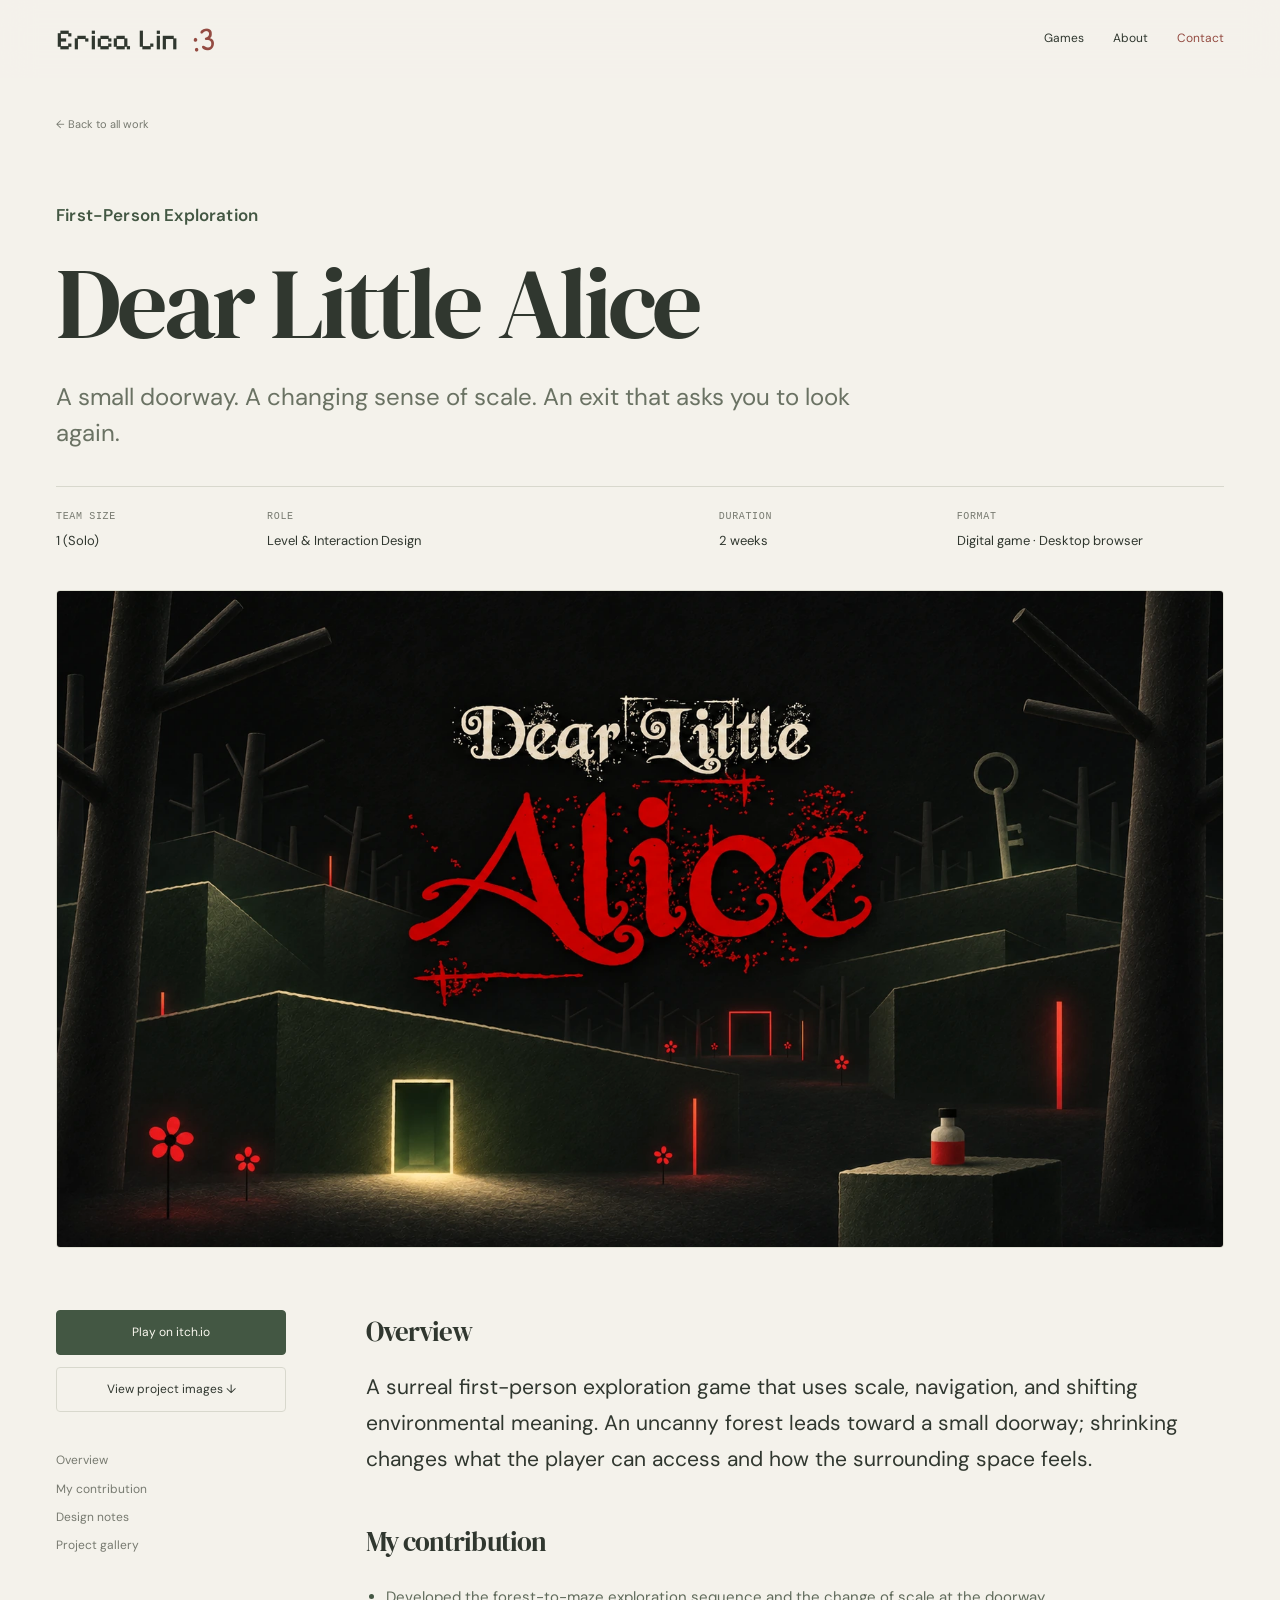
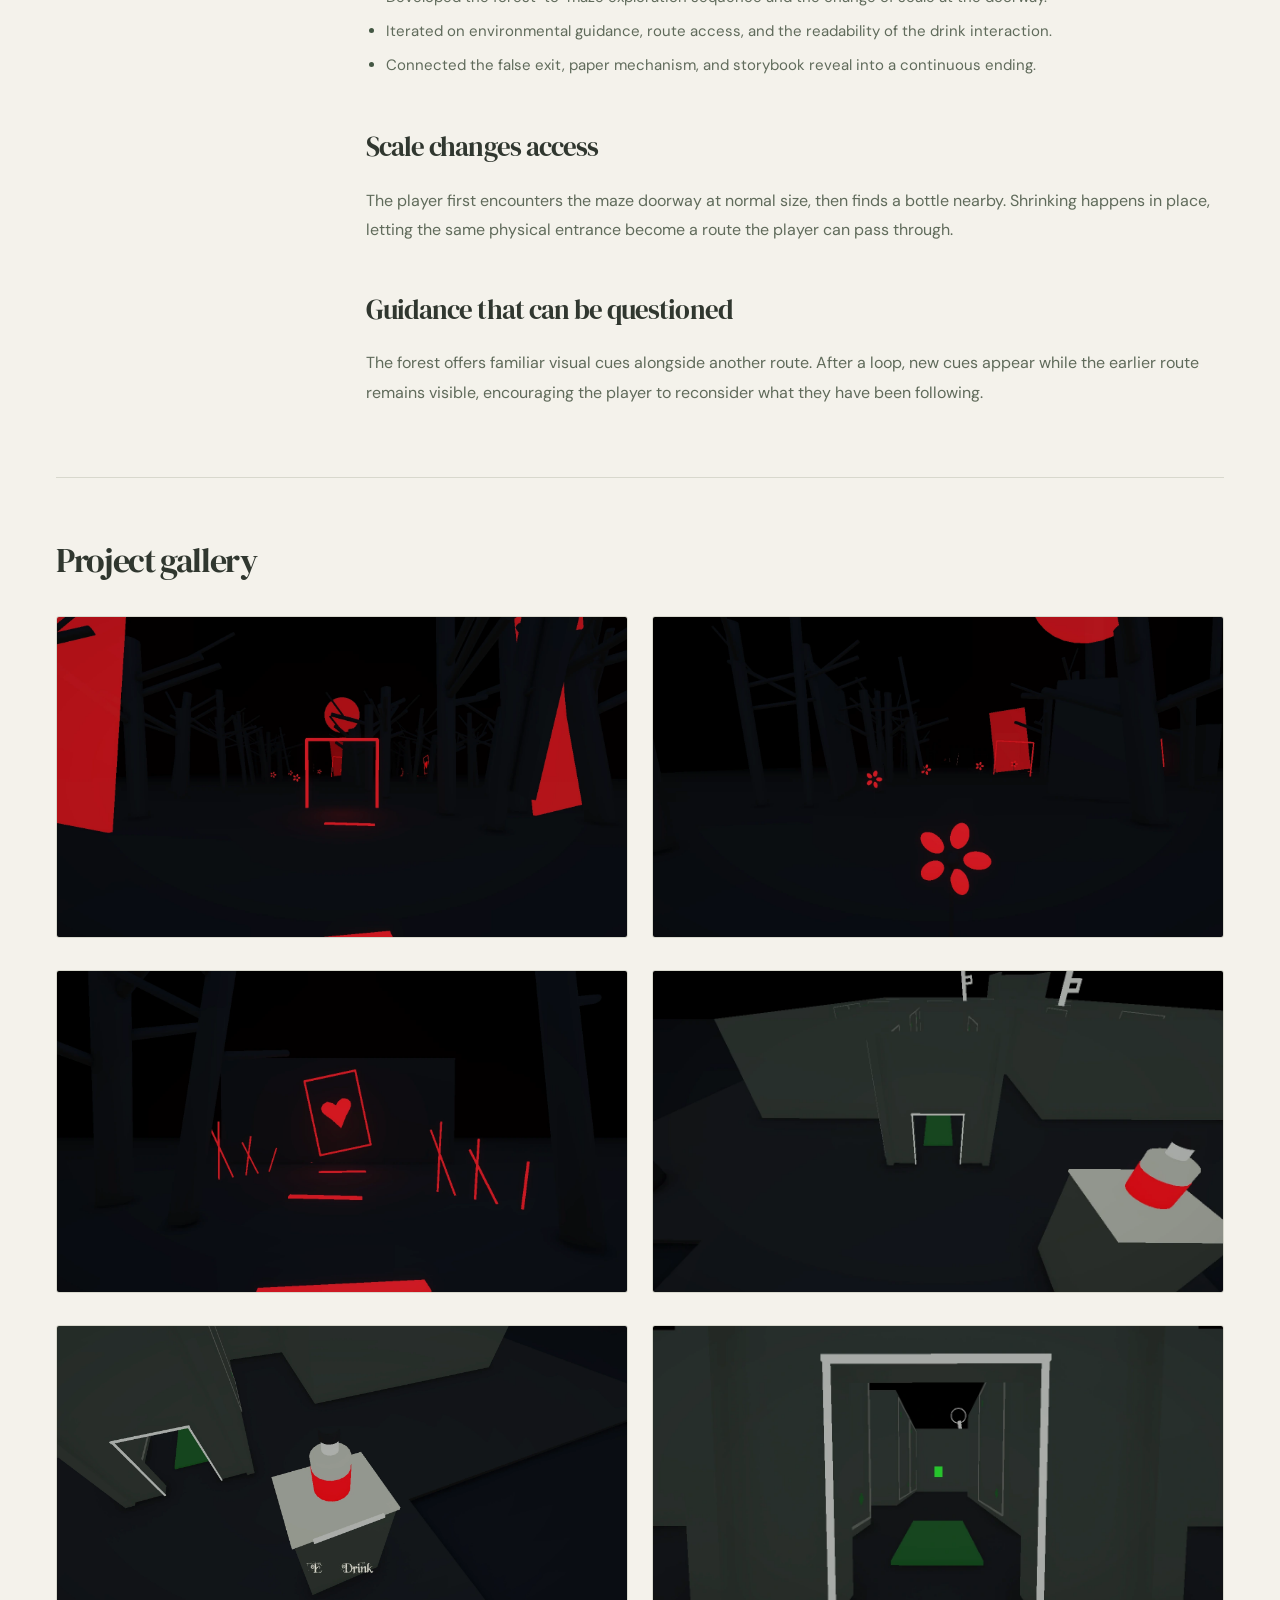
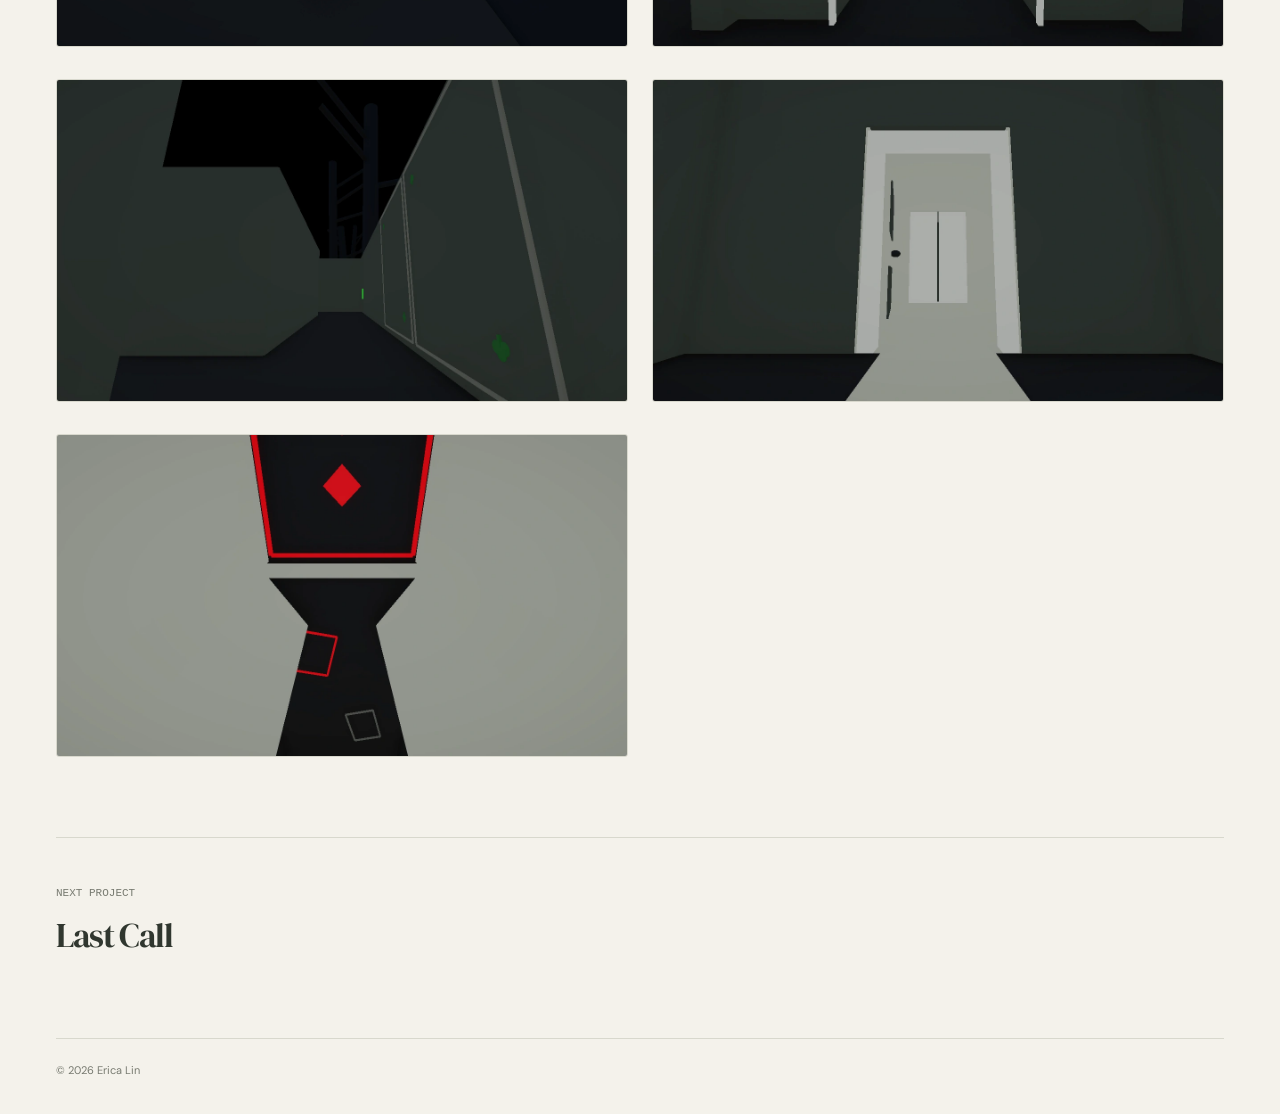
==== commit c3a347cd: "Standardize project formats and match back link typography" ====
--- a/projects/dear-little-alice.html
+++ b/projects/dear-little-alice.html
@@ -1 +1 @@
-<!doctype html><html lang="en"><head><meta charset="utf-8"><meta name="viewport" content="width=device-width,initial-scale=1"><meta name="theme-color" content="#f4f2eb"><title>Dear Little Alice — Erica Lin</title><meta name="description" content="A small doorway. A changing sense of scale. An exit that asks you to look again."><meta property="og:title" content="Dear Little Alice — Erica Lin"><meta property="og:description" content="A small doorway. A changing sense of scale. An exit that asks you to look again."><meta property="og:type" content="website"><link rel="icon" href="../favicon.ico?v=3" sizes="any"><link rel="icon" type="image/png" sizes="32x32" href="../favicon-32.png?v=3"><link rel="icon" type="image/svg+xml" href="../favicon.svg?v=3"><link rel="apple-touch-icon" sizes="180x180" href="../apple-touch-icon.png?v=3"><meta name="apple-mobile-web-app-title" content="Erica Lin"><link rel="stylesheet" href="../styles.css?v=2"><link rel="stylesheet" href="../studio.css?v=22"><script src="../app.js?v=6" defer></script></head><body><a class="skip" href="#main">Skip to content</a><header class="site-header"><div class="wrap header-inner"><a class="brand" href="../index.html" aria-label="Erica Lin — home"><span class="brand-name">Erica Lin</span> <span class="brand-face" aria-hidden="true"><span>:</span><span>3</span></span></a><nav class="nav" aria-label="Main navigation"><a href="../index.html#work">Games</a><a href="../index.html#about">About</a><a class="nav-contact" href="../index.html#contact">Contact</a></nav></div></header><main id="main" class="wrap"><a class="breadcrumb" href="../index.html#work">← Back to all work</a><header class="project-header"><p class="eyebrow">First-Person Exploration</p><h1>Dear Little Alice</h1><p class="project-deck">A small doorway. A changing sense of scale. An exit that asks you to look again.</p><dl class="meta"><div><dt>Team Size</dt><dd>1 (Solo)</dd></div><div><dt>Role</dt><dd>Level &amp; Interaction Design</dd></div><div><dt>Duration</dt><dd>2 weeks</dd></div><div><dt>Format</dt><dd>PC · Unity</dd></div></dl></header><div class="project-cover"><img src="../assets/images/alice-cover-v4.webp" alt="Dear Little Alice promotional cover with its ornate ivory and red title, bare black trees, glowing red flowers and light posts, a tiny maze doorway, and a small gray-and-red bottle." fetchpriority="high"></div><div class="project-body"><aside class="project-sidebar" aria-label="Project links"><a class="button" href="https://ericalin.itch.io/dear-little-alice" target="_blank" rel="noopener noreferrer">Play on itch.io</a><a class="button secondary" href="#gallery">View project images ↓</a><nav class="contents-links" aria-label="On this page"><a href="#overview">Overview</a><a href="#contribution">My contribution</a><a href="#process">Design notes</a><a href="#gallery">Project gallery</a></nav></aside><div class="project-copy"><section id="overview"><h2>Overview</h2><p class="lead">A surreal first-person exploration game that uses scale, navigation, and shifting environmental meaning. An uncanny forest leads toward a small doorway; shrinking changes what the player can access and how the surrounding space feels.</p></section><section id="contribution"><h2>My contribution</h2><ul class="contributions"><li>Developed the forest-to-maze exploration sequence and the change of scale at the doorway.</li><li>Iterated on environmental guidance, route access, and the readability of the drink interaction.</li><li>Connected the false exit, paper mechanism, and storybook reveal into a continuous ending.</li></ul></section><section id="process"><h2>Scale changes access</h2><p>The player first encounters the maze doorway at normal size, then finds a bottle nearby. Shrinking happens in place, letting the same physical entrance become a route the player can pass through.</p></section><section><h2>Guidance that can be questioned</h2><p>The forest offers familiar visual cues alongside another route. After a loop, new cues appear while the earlier route remains visible, encouraging the player to reconsider what they have been following.</p></section></div></div><section class="gallery-section" id="gallery" aria-labelledby="gallery-title"><h2 id="gallery-title">Project gallery</h2><div class="gallery"><figure><button type="button" data-lightbox="../assets/images/alice-red-forest.webp" data-caption="The red forest entrance: bare black trees, red ground markers, and a luminous rectangular gate." aria-label="Enlarge: The red forest entrance: bare black trees, red ground markers, and a luminous rectangular gate."><img src="../assets/images/alice-red-forest.webp" alt="The red forest entrance: bare black trees, red ground markers, and a luminous rectangular gate." loading="lazy" decoding="async"></button></figure><figure><button type="button" data-lightbox="../assets/images/alice-red-flowers.webp" data-caption="Following a sequence of red flowers through the black forest." aria-label="Enlarge: Following a sequence of red flowers through the black forest."><img src="../assets/images/alice-red-flowers.webp" alt="Following a sequence of red flowers through the black forest." loading="lazy" decoding="async"></button></figure><figure><button type="button" data-lightbox="../assets/images/alice-red-heart.webp" data-caption="Red cues lead toward a heart-shaped lure at a forest dead end." aria-label="Enlarge: Red cues lead toward a heart-shaped lure at a forest dead end."><img src="../assets/images/alice-red-heart.webp" alt="Red cues lead toward a heart-shaped lure at a forest dead end." loading="lazy" decoding="async"></button></figure><figure><button type="button" data-lightbox="../assets/images/alice-entrance.webp" data-caption="The tiny maze entrance viewed at normal size." aria-label="Enlarge: The tiny maze entrance viewed at normal size."><img src="../assets/images/alice-entrance.webp" alt="The tiny maze entrance viewed at normal size." loading="lazy" decoding="async"></button></figure><figure><button type="button" data-lightbox="../assets/images/alice-drink.webp" data-caption="The bottle interaction that changes the player’s scale." aria-label="Enlarge: The bottle interaction that changes the player’s scale."><img src="../assets/images/alice-drink.webp" alt="The bottle interaction that changes the player’s scale." loading="lazy" decoding="async"></button></figure><figure><button type="button" data-lightbox="../assets/images/alice-small-door.webp" data-caption="Entering the same doorway after shrinking." aria-label="Enlarge: Entering the same doorway after shrinking."><img src="../assets/images/alice-small-door.webp" alt="Entering the same doorway after shrinking." loading="lazy" decoding="async"></button></figure><figure><button type="button" data-lightbox="../assets/images/alice-maze.webp" data-caption="Navigating between the tall playing-card walls." aria-label="Enlarge: Navigating between the tall playing-card walls."><img src="../assets/images/alice-maze.webp" alt="Navigating between the tall playing-card walls." loading="lazy" decoding="async"></button></figure><figure><button type="button" data-lightbox="../assets/images/alice-false-exit.webp" data-caption="Approaching the apparent exit." aria-label="Enlarge: Approaching the apparent exit."><img src="../assets/images/alice-false-exit.webp" alt="Approaching the apparent exit." loading="lazy" decoding="async"></button></figure><figure><button type="button" data-lightbox="../assets/images/alice-floor-opening.webp" data-caption="The paper floor opens into a rabbit hole." aria-label="Enlarge: The paper floor opens into a rabbit hole."><img src="../assets/images/alice-floor-opening.webp" alt="The paper floor opens into a rabbit hole." loading="lazy" decoding="async"></button></figure></div></section><a class="next-project" href="last-call.html"><div><span class="label">NEXT PROJECT</span><h2>Last Call</h2></div></a></main><dialog class="lightbox" id="lightbox" aria-label="Project image viewer" data-zoom="false"><div class="lightbox-top"><p><span data-viewer-label>PROJECT GALLERY</span> · <span data-counter></span></p><button class="close" data-close aria-label="Close image viewer">×</button></div><div class="lightbox-image-wrap"><img class="lightbox-image" alt=""></div><div class="lightbox-bottom"><p data-caption></p><div class="lightbox-controls"><button data-prev aria-label="Previous image">←</button><button data-zoom-toggle aria-pressed="false">Full size</button><button data-next aria-label="Next image">→</button></div></div></dialog><footer class="wrap footer"><span>© 2026 Erica Lin</span></footer></body></html>+<!doctype html><html lang="en"><head><meta charset="utf-8"><meta name="viewport" content="width=device-width,initial-scale=1"><meta name="theme-color" content="#f4f2eb"><title>Dear Little Alice — Erica Lin</title><meta name="description" content="A small doorway. A changing sense of scale. An exit that asks you to look again."><meta property="og:title" content="Dear Little Alice — Erica Lin"><meta property="og:description" content="A small doorway. A changing sense of scale. An exit that asks you to look again."><meta property="og:type" content="website"><link rel="icon" href="../favicon.ico?v=4" sizes="any"><link rel="icon" type="image/png" sizes="32x32" href="../favicon-32.png?v=4"><link rel="icon" type="image/svg+xml" href="../favicon.svg?v=4"><link rel="apple-touch-icon" sizes="180x180" href="../apple-touch-icon.png?v=4"><meta name="apple-mobile-web-app-title" content="Erica Lin"><link rel="stylesheet" href="../styles.css?v=2"><link rel="stylesheet" href="../studio.css?v=27"><script src="../app.js?v=6" defer></script></head><body><a class="skip" href="#main">Skip to content</a><header class="site-header"><div class="wrap header-inner"><a class="brand" href="../index.html" aria-label="Erica Lin — home"><span class="brand-name">Erica Lin</span> <span class="brand-face" aria-hidden="true"><span>:</span><span>3</span></span></a><nav class="nav" aria-label="Main navigation"><a href="../index.html#work">Games</a><a href="../index.html#about">About</a><a class="nav-contact" href="../index.html#contact">Contact</a></nav></div></header><main id="main" class="wrap"><a class="breadcrumb" href="../index.html#work">← Back to all work</a><header class="project-header"><p class="eyebrow">First-Person Exploration</p><h1>Dear Little Alice</h1><p class="project-deck">A small doorway. A changing sense of scale. An exit that asks you to look again.</p><dl class="meta"><div><dt>Team Size</dt><dd>1 (Solo)</dd></div><div><dt>Role</dt><dd>Level &amp; Interaction Design</dd></div><div><dt>Duration</dt><dd>2 weeks</dd></div><div><dt>Format</dt><dd>Digital game · Desktop browser</dd></div></dl></header><div class="project-cover"><img src="../assets/images/alice-cover-v4.webp" alt="Dear Little Alice promotional cover with its ornate ivory and red title, bare black trees, glowing red flowers and light posts, a tiny maze doorway, and a small gray-and-red bottle." fetchpriority="high"></div><div class="project-body"><aside class="project-sidebar" aria-label="Project links"><a class="button" href="https://ericalin.itch.io/dear-little-alice" target="_blank" rel="noopener noreferrer">Play on itch.io</a><a class="button secondary" href="#gallery">View project images ↓</a><nav class="contents-links" aria-label="On this page"><a href="#overview">Overview</a><a href="#contribution">My contribution</a><a href="#process">Design notes</a><a href="#gallery">Project gallery</a></nav></aside><div class="project-copy"><section id="overview"><h2>Overview</h2><p class="lead">A surreal first-person exploration game that uses scale, navigation, and shifting environmental meaning. An uncanny forest leads toward a small doorway; shrinking changes what the player can access and how the surrounding space feels.</p></section><section id="contribution"><h2>My contribution</h2><ul class="contributions"><li>Developed the forest-to-maze exploration sequence and the change of scale at the doorway.</li><li>Iterated on environmental guidance, route access, and the readability of the drink interaction.</li><li>Connected the false exit, paper mechanism, and storybook reveal into a continuous ending.</li></ul></section><section id="process"><h2>Scale changes access</h2><p>The player first encounters the maze doorway at normal size, then finds a bottle nearby. Shrinking happens in place, letting the same physical entrance become a route the player can pass through.</p></section><section><h2>Guidance that can be questioned</h2><p>The forest offers familiar visual cues alongside another route. After a loop, new cues appear while the earlier route remains visible, encouraging the player to reconsider what they have been following.</p></section></div></div><section class="gallery-section" id="gallery" aria-labelledby="gallery-title"><h2 id="gallery-title">Project gallery</h2><div class="gallery"><figure><button type="button" data-lightbox="../assets/images/alice-red-forest.webp" data-caption="The red forest entrance: bare black trees, red ground markers, and a luminous rectangular gate." aria-label="Enlarge: The red forest entrance: bare black trees, red ground markers, and a luminous rectangular gate."><img src="../assets/images/alice-red-forest.webp" alt="The red forest entrance: bare black trees, red ground markers, and a luminous rectangular gate." loading="lazy" decoding="async"></button></figure><figure><button type="button" data-lightbox="../assets/images/alice-red-flowers.webp" data-caption="Following a sequence of red flowers through the black forest." aria-label="Enlarge: Following a sequence of red flowers through the black forest."><img src="../assets/images/alice-red-flowers.webp" alt="Following a sequence of red flowers through the black forest." loading="lazy" decoding="async"></button></figure><figure><button type="button" data-lightbox="../assets/images/alice-red-heart.webp" data-caption="Red cues lead toward a heart-shaped lure at a forest dead end." aria-label="Enlarge: Red cues lead toward a heart-shaped lure at a forest dead end."><img src="../assets/images/alice-red-heart.webp" alt="Red cues lead toward a heart-shaped lure at a forest dead end." loading="lazy" decoding="async"></button></figure><figure><button type="button" data-lightbox="../assets/images/alice-entrance.webp" data-caption="The tiny maze entrance viewed at normal size." aria-label="Enlarge: The tiny maze entrance viewed at normal size."><img src="../assets/images/alice-entrance.webp" alt="The tiny maze entrance viewed at normal size." loading="lazy" decoding="async"></button></figure><figure><button type="button" data-lightbox="../assets/images/alice-drink.webp" data-caption="The bottle interaction that changes the player’s scale." aria-label="Enlarge: The bottle interaction that changes the player’s scale."><img src="../assets/images/alice-drink.webp" alt="The bottle interaction that changes the player’s scale." loading="lazy" decoding="async"></button></figure><figure><button type="button" data-lightbox="../assets/images/alice-small-door.webp" data-caption="Entering the same doorway after shrinking." aria-label="Enlarge: Entering the same doorway after shrinking."><img src="../assets/images/alice-small-door.webp" alt="Entering the same doorway after shrinking." loading="lazy" decoding="async"></button></figure><figure><button type="button" data-lightbox="../assets/images/alice-maze.webp" data-caption="Navigating between the tall playing-card walls." aria-label="Enlarge: Navigating between the tall playing-card walls."><img src="../assets/images/alice-maze.webp" alt="Navigating between the tall playing-card walls." loading="lazy" decoding="async"></button></figure><figure><button type="button" data-lightbox="../assets/images/alice-false-exit.webp" data-caption="Approaching the apparent exit." aria-label="Enlarge: Approaching the apparent exit."><img src="../assets/images/alice-false-exit.webp" alt="Approaching the apparent exit." loading="lazy" decoding="async"></button></figure><figure><button type="button" data-lightbox="../assets/images/alice-floor-opening.webp" data-caption="The paper floor opens into a rabbit hole." aria-label="Enlarge: The paper floor opens into a rabbit hole."><img src="../assets/images/alice-floor-opening.webp" alt="The paper floor opens into a rabbit hole." loading="lazy" decoding="async"></button></figure></div></section><a class="next-project" href="last-call.html"><div><span class="label">NEXT PROJECT</span><h2>Last Call</h2></div></a></main><dialog class="lightbox" id="lightbox" aria-label="Project image viewer" data-zoom="false"><div class="lightbox-top"><p><span data-viewer-label>PROJECT GALLERY</span> · <span data-counter></span></p><button class="close" data-close aria-label="Close image viewer">×</button></div><div class="lightbox-image-wrap"><img class="lightbox-image" alt=""></div><div class="lightbox-bottom"><p data-caption></p><div class="lightbox-controls"><button data-prev aria-label="Previous image">←</button><button data-zoom-toggle aria-pressed="false">Full size</button><button data-next aria-label="Next image">→</button></div></div></dialog><footer class="wrap footer"><span>© 2026 Erica Lin</span></footer></body></html>
--- a/studio.css
+++ b/studio.css
@@ -68,21 +68,19 @@
 .studio-radio.is-open{opacity:1;visibility:visible;transform:translateY(0) scale(1)}.radio-panel-head{display:flex;justify-content:space-between;align-items:center;font:15px var(--hand);color:#6e7863;padding:0 2px 10px}.radio-panel-head button{border:0;background:none;padding:0 5px;color:inherit;font:24px/1 var(--sans)}.spotify-holder{min-height:152px;border-radius:10px;background:#e5e7dd}.spotify-holder iframe{display:block;border:0;width:100%;height:152px;border-radius:10px}.spotify-external{font-size:10px;display:block;text-align:center;padding-top:11px;color:#79816f}.spotify-external:hover{color:var(--ink)}
 
 /* Project pages share the quieter paper palette, while keeping their content. */
+.breadcrumb{font-family:var(--sans);letter-spacing:normal}
 .project-header h1{font-family:var(--serif);font-weight:400;letter-spacing:-.04em}.project-deck{color:#6a7263}.meta dd{color:var(--ink)}.project-cover{background:#e6e3d9;border-color:#deded2}.project-copy p,.contributions{color:#606b5b}.project-copy .lead{color:var(--ink)}.project-copy h2,.gallery-section h2,.next-project h2{font-family:var(--serif);font-weight:400}.button{background:#435743;color:#faf8ef;border-color:#435743;border-radius:4px;font-weight:400}.button:hover{background:#354b35}.button.secondary{color:var(--ink)}.gallery button{background:#e6e3d9}.next-project:hover .next-arrow{background:var(--ink);color:#f8f6ee}.lightbox{--ink:#f4f2eb;--muted:#bcc1b5;--line:#434b40;color:var(--ink);background:#1d251d}.lightbox button{color:var(--ink)}
 .studio-project a .studio-project-caption h3{transition:color .3s}
 .studio-project a:hover .studio-project-caption h3,.studio-project a:focus-visible .studio-project-caption h3{color:var(--berry)}
 .project-open{color:var(--berry)}
-.holiday-ornaments{position:absolute;z-index:6;top:-11px;right:26px;width:106px;height:auto;pointer-events:none;user-select:none;transform-origin:55% 8%;filter:drop-shadow(1px 4px 2px #111c142c)}
 .tape{background-color:#d9d2b4b8;background-image:repeating-linear-gradient(0deg,transparent 0 7px,#586c5047 7px 12px,transparent 12px 17px,#a857484d 17px 21px),repeating-linear-gradient(90deg,transparent 0 8px,#a8574873 8px 14px,transparent 14px 19px,#536a4f57 19px 24px);opacity:.9}
 .paper-date{color:var(--berry)}
 .mini-record:before{background:#a85a4e}.mini-record:after{background:#ead7b9}
 .radio-toggle[aria-expanded=true]{border-color:#a9b6a0}.radio-plus{color:var(--berry)}
 .pet-heart{color:var(--berry)}
 .cat-present{position:absolute;left:1px;bottom:43px;width:29px;height:auto;pointer-events:none;image-rendering:pixelated;filter:drop-shadow(1px 2px 1px #30372f20)}
-@keyframes ornament-sway{0%,100%{transform:rotate(0)}25%{transform:rotate(4deg)}60%{transform:rotate(-2.5deg)}82%{transform:rotate(1deg)}}
-@media(hover:hover) and (prefers-reduced-motion:no-preference){.blackboard-frame:hover .holiday-ornaments{animation:ornament-sway 1.8s ease-in-out}}
-@media(max-width:760px){.holiday-ornaments{width:79px;right:17px;top:-9px}.cat-present{width:23px;left:-2px;bottom:36px}}
-@media(max-width:420px){.holiday-ornaments{width:65px;right:14px;top:-9px}.cat-present{width:20px;left:-2px;bottom:32px}}
+@media(max-width:760px){.cat-present{width:23px;left:-2px;bottom:36px}}
+@media(max-width:420px){.cat-present{width:20px;left:-2px;bottom:32px}}
 @media(min-width:1600px){.desk-companions{right:38px;bottom:28px}.studio-radio{right:38px;bottom:196px}}
 @media(max-width:1100px){.board-copy{grid-template-columns:minmax(0,1fr) 190px;gap:20px;padding-inline:28px}.board-copy p{font-size:12px}.blackboard,.board-copy{min-height:315px}.selected-grid{column-gap:25px}.studio-feature .studio-project-image{aspect-ratio:1.02}.desk-companions{width:116px;right:15px;bottom:16px}.desktop-cat{width:100px;height:100px}.radio-toggle{width:116px;font-size:9px;gap:6px;padding:8px}.studio-radio{right:16px;bottom:167px}.pet-bubble{bottom:133px}}
 @media(max-width:760px){.header-inner{height:66px}.brand{font-size:26px}.nav{gap:22px;font-size:11px}.studio-hero{padding-top:17px}.blackboard-frame{padding:8px 8px 10px}.blackboard,.board-copy{min-height:305px}.board-copy{display:block;padding:36px 24px 82px}.board-copy h1{font-size:clamp(82px,16vw,120px);letter-spacing:-.055em}.board-copy p{font-size:11px;line-height:1.5;margin:15px 0 0 5px}.board-hint{font-size:12px;padding-bottom:13px}.board-tools{gap:20px;padding-right:0}.chalk-tool{width:47px}.eraser-tool{width:87px}.board-ledge{height:14px;bottom:-5px}.board-foot{padding-top:18px}.board-foot>span{font-size:12px}.board-foot .quiet-button{font-size:10px}.selected-work{padding-top:57px}.studio-section-heading{margin-bottom:21px}.studio-section-heading h2{font-size:13px}.studio-section-heading>span{font-size:9px}.selected-grid{grid-template-columns:1fr 1fr;gap:27px 17px}.studio-feature{grid-column:1/-1;grid-row:auto}.studio-feature .studio-project-image{aspect-ratio:1.5}.studio-project-image{aspect-ratio:1.55}.studio-project-caption h3{font-size:25px}.studio-feature .studio-project-caption h3{font-size:30px}.studio-project-caption p{font-size:10px}.all-games-action{margin-top:24px;gap:20px}.all-games-action .handwritten{font-size:15px;max-width:150px}.all-games-toggle{font-size:12px;gap:17px}.archive-grid{grid-template-columns:1fr 1fr;gap:29px 17px}.archive-grid .studio-project-caption h3{font-size:24px}.studio-about{padding-top:72px}.studio-contact{padding-top:45px;padding-bottom:60px;display:block}.studio-contact h2{font-size:48px}.studio-contact-links{margin-top:30px}.studio-contact-links a{font-size:12px}.footer{padding-bottom:120px;font-size:9px;gap:16px}.desk-companions{right:12px;bottom:12px;width:90px}.desktop-cat{width:88px;height:88px}.radio-toggle{width:90px;padding:8px 7px;font-size:8px;gap:5px}.radio-plus{display:none}.mini-record{width:17px;height:17px}.mini-record:before{inset:6px}.mini-record:after{inset:8px}.pet-bubble{font-size:14px;bottom:116px}.studio-radio{bottom:144px;right:12px;width:330px}.project-open{width:29px;height:29px;font-size:16px;right:10px;bottom:10px;opacity:1;transform:none}}
@@ -157,7 +155,7 @@
 @media(max-width:760px){.board-copy h1{font-size:clamp(62px,13vw,98px)}}
 @media(max-width:420px){.board-copy h1{font-size:clamp(48px,15vw,63px)}}
 
-@media(hover:hover) and (pointer:fine){body{cursor:url('assets/studio/candy-cane-cursor.svg') 19 7,auto}a,button,summary,[role=button]{cursor:url('assets/studio/candy-cane-cursor.svg') 19 7,pointer}.blackboard.tool-active #chalk-canvas{cursor:none}.board-tools button{cursor:grab}.board-tools button:active{cursor:grabbing}.portfolio-pages button,[data-lightbox]{cursor:zoom-in}}
+@media(hover:hover) and (pointer:fine){body{cursor:url('assets/studio/candy-cane-cursor.svg?v=5') 19 7,auto}a,button,summary,[role=button]{cursor:url('assets/studio/candy-cane-cursor.svg?v=5') 19 7,pointer}.blackboard.tool-active #chalk-canvas{cursor:none}.board-tools button{cursor:grab}.board-tools button:active{cursor:grabbing}.portfolio-pages button,[data-lightbox]{cursor:zoom-in}}
 /* Move the enlarged portrait back a little without shifting the biography. */
 @media(min-width:761px){
   .about-photo{width:100%;max-width:none;transform:translateX(calc(clamp(40px,6.5vw,92px)/2 - 18px)) scale(1.1)}
@@ -206,13 +204,13 @@
   .studio-radio{bottom:150px}
 }
 
-/* Paper rings and cut-paper stars, like a classroom dressed for Christmas. */
-.board-paper-chain{position:absolute;z-index:6;left:12px;right:12px;top:-5px;pointer-events:none;user-select:none;filter:drop-shadow(0 2px 1px #17271d24)}
-.board-paper-chain img{display:block;width:100%;height:auto}
-.board-paper-stars{position:absolute;z-index:6;left:1px;top:1px;width:80px;height:auto;pointer-events:none;user-select:none;filter:drop-shadow(1px 3px 1px #17271d30);transform-origin:25% 0}
-@media(hover:hover) and (prefers-reduced-motion:no-preference){.blackboard-frame:hover .board-paper-stars{animation:ornament-sway 2.4s ease-in-out}}
-@media(max-width:760px){.board-paper-chain{left:8px;right:8px;top:-3px}.board-paper-stars{width:43px;left:1px;top:4px}.holiday-ornaments{width:61px;right:10px;top:-6px}}
-@media(max-width:420px){.board-paper-stars{width:34px}.holiday-ornaments{width:48px;right:8px;top:-5px}}
+/* Fir branches rest over the frame; the center stays open for chalk writing. */
+.studio-hero{padding-top:88px}
+.board-evergreen{position:absolute;z-index:6;left:-12px;right:-12px;top:-82px;pointer-events:none;user-select:none;filter:drop-shadow(0 1px 1px #14231b16)}
+.board-evergreen img{display:block;width:100%;height:auto}
+@media(min-width:761px){.board-copy{padding-top:70px}}
+@media(max-width:1100px) and (min-width:761px){.studio-hero{padding-top:59px}.board-evergreen{top:-51px}}
+@media(max-width:760px){.studio-hero{padding-top:clamp(43px,10.5vw,80px)}.board-evergreen{left:-7px;right:-7px;top:0;transform:translateY(-65%);mask-image:linear-gradient(to right,transparent,#000 3%,#000 97%,transparent)}}
 
 /* A small vertical offset keeps the biography in place. */
 .about-photo{position:relative;top:14px}
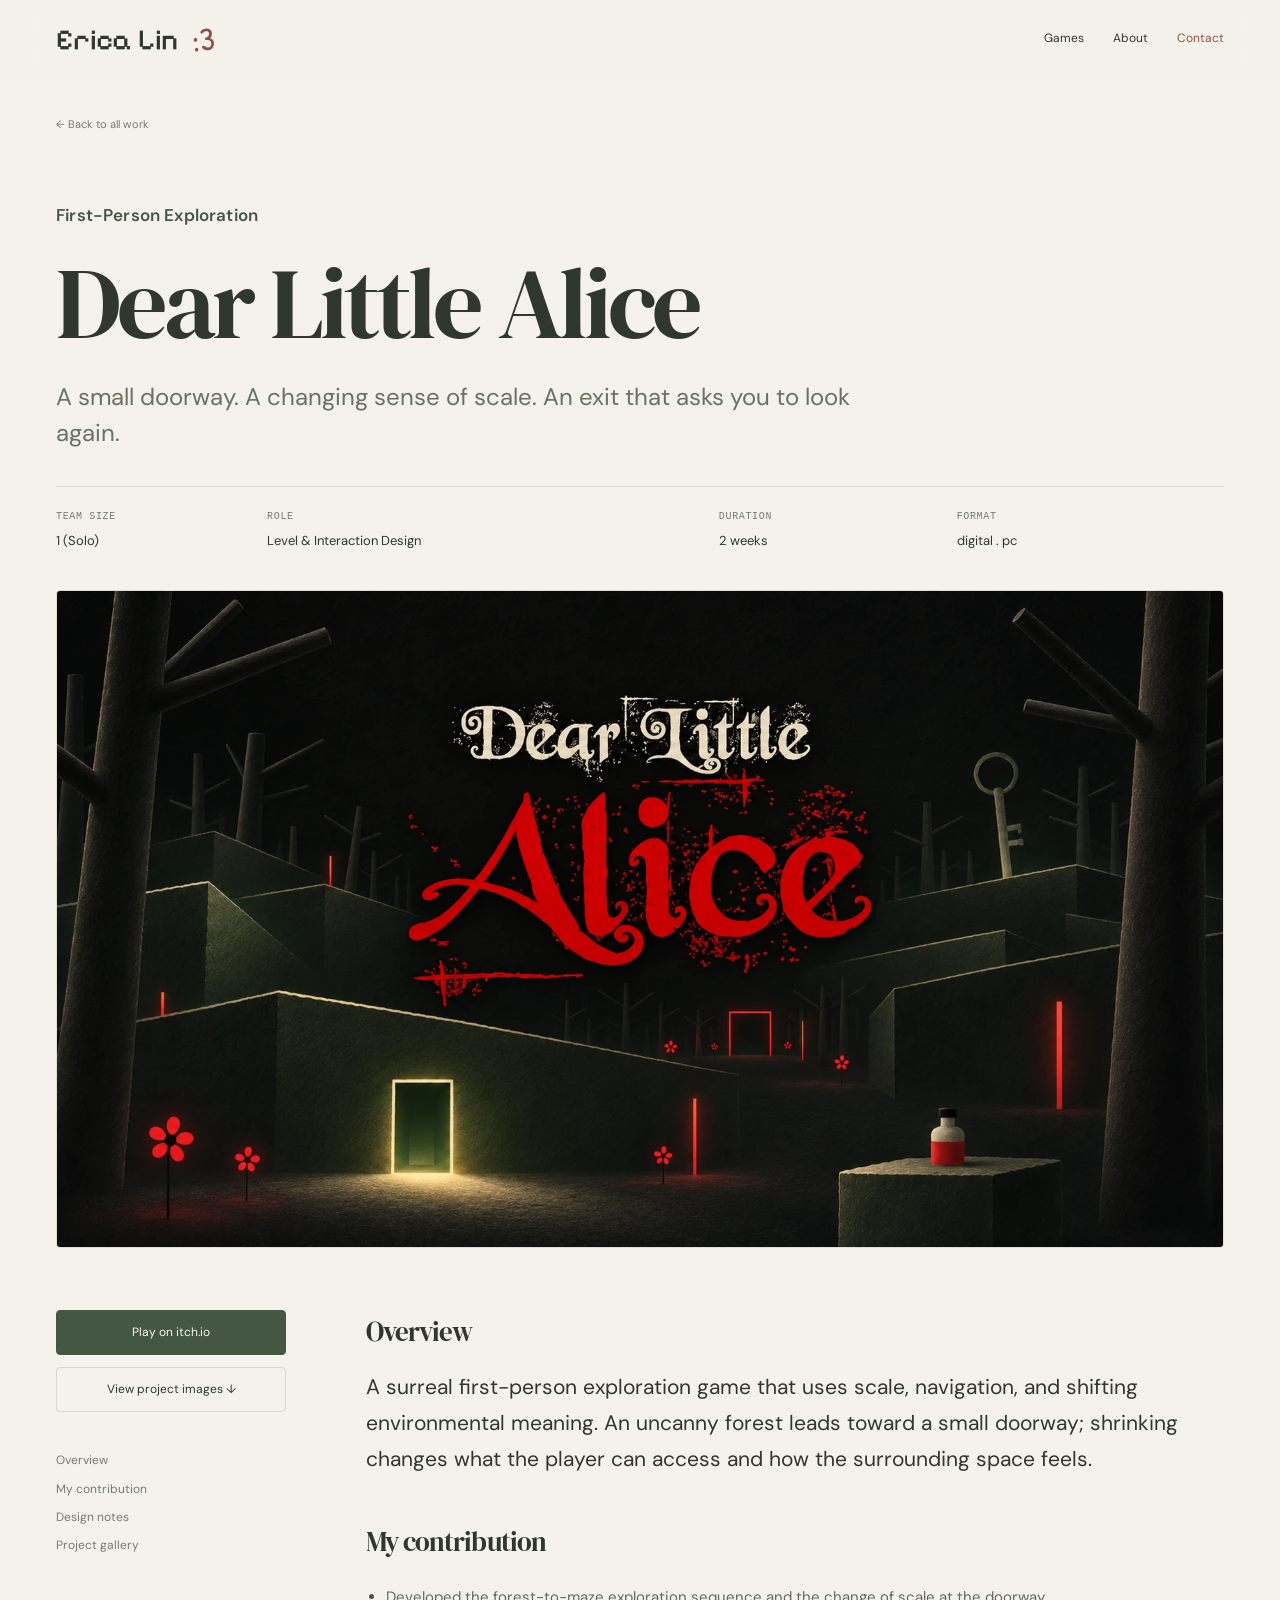
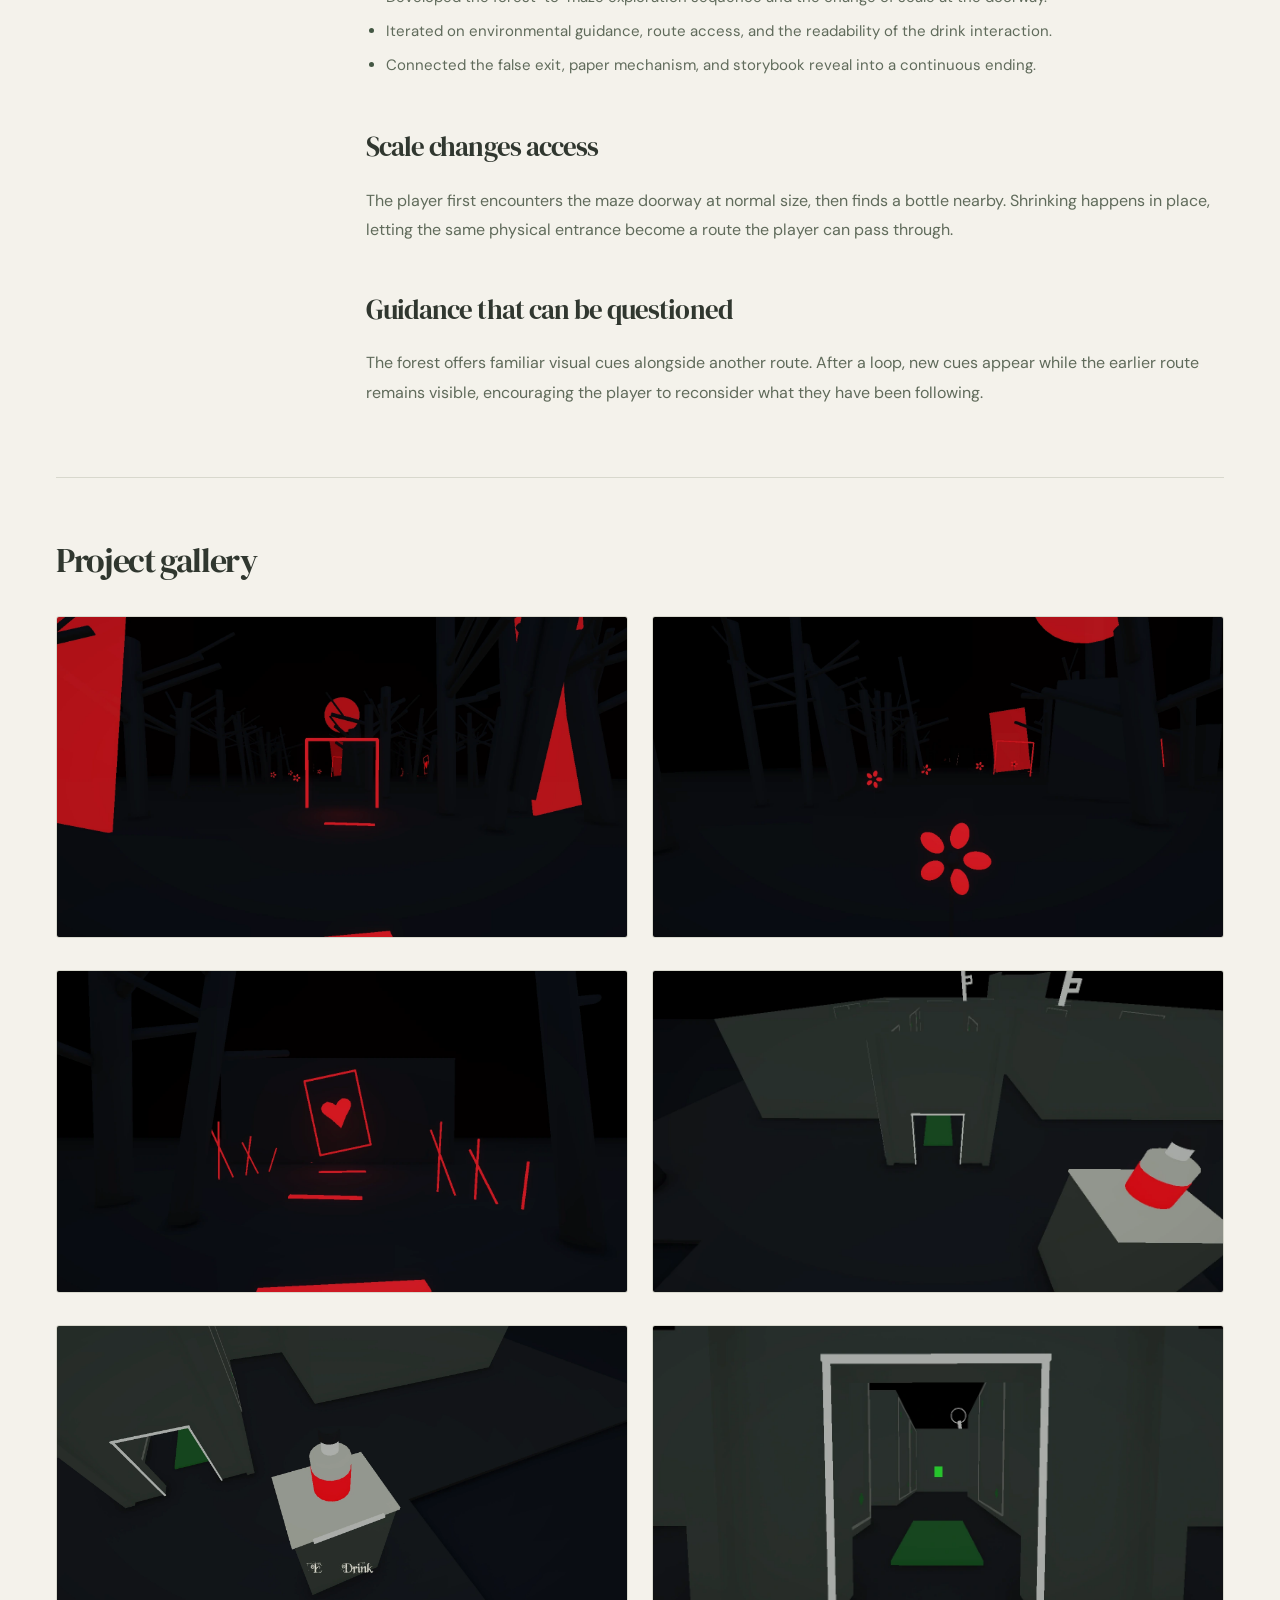
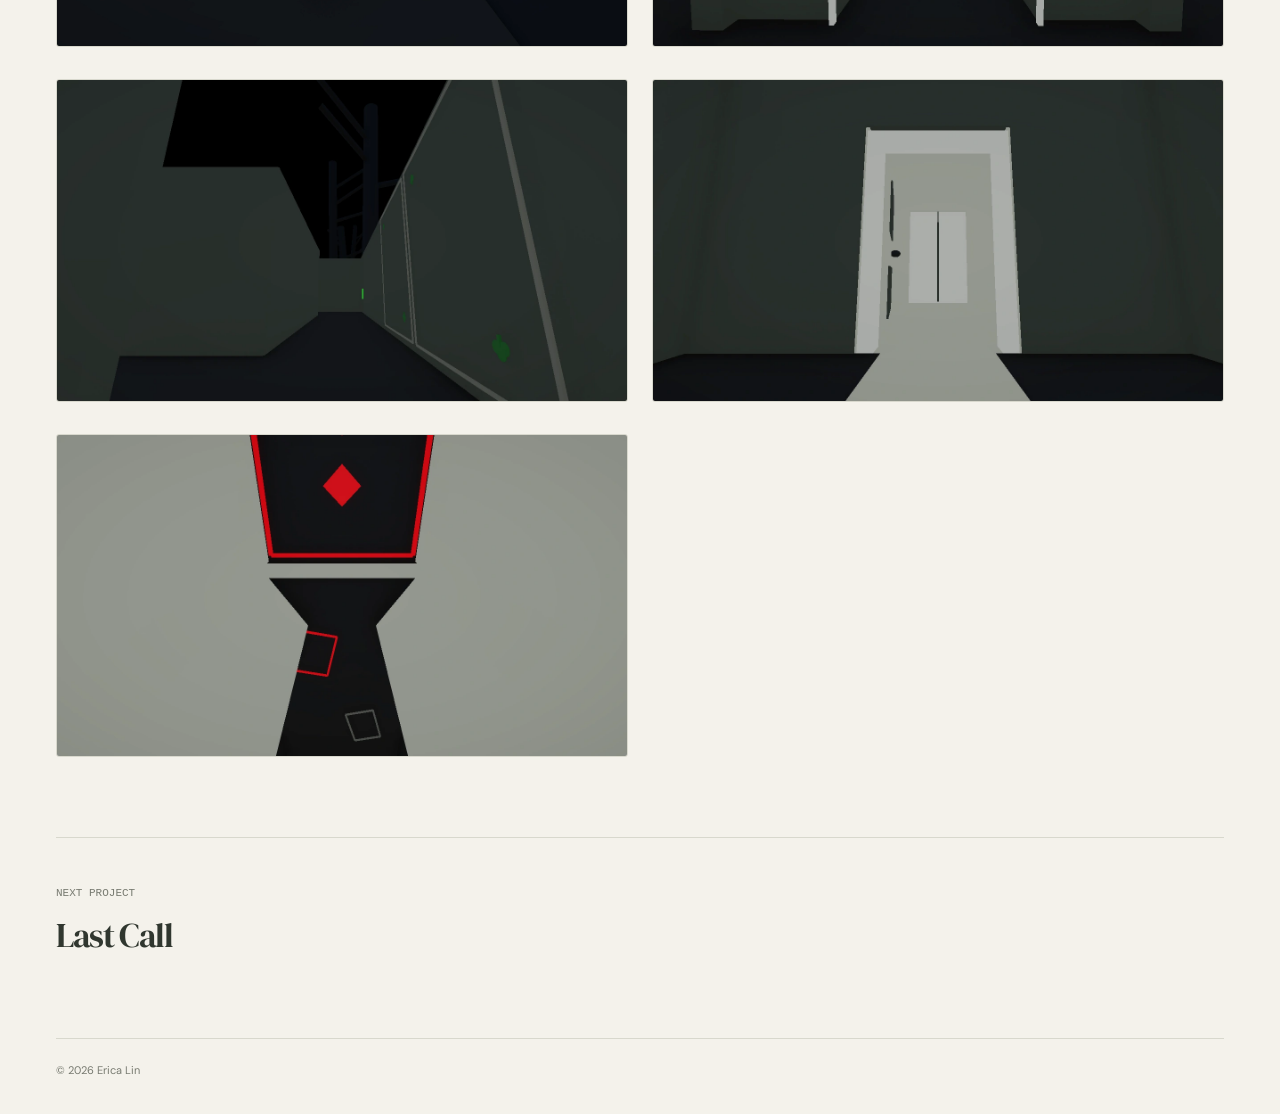
==== commit c05161a5: "Use requested concise format labels" ====
--- a/projects/dear-little-alice.html
+++ b/projects/dear-little-alice.html
@@ -1 +1 @@
-<!doctype html><html lang="en"><head><meta charset="utf-8"><meta name="viewport" content="width=device-width,initial-scale=1"><meta name="theme-color" content="#f4f2eb"><title>Dear Little Alice — Erica Lin</title><meta name="description" content="A small doorway. A changing sense of scale. An exit that asks you to look again."><meta property="og:title" content="Dear Little Alice — Erica Lin"><meta property="og:description" content="A small doorway. A changing sense of scale. An exit that asks you to look again."><meta property="og:type" content="website"><link rel="icon" href="../favicon.ico?v=4" sizes="any"><link rel="icon" type="image/png" sizes="32x32" href="../favicon-32.png?v=4"><link rel="icon" type="image/svg+xml" href="../favicon.svg?v=4"><link rel="apple-touch-icon" sizes="180x180" href="../apple-touch-icon.png?v=4"><meta name="apple-mobile-web-app-title" content="Erica Lin"><link rel="stylesheet" href="../styles.css?v=2"><link rel="stylesheet" href="../studio.css?v=27"><script src="../app.js?v=6" defer></script></head><body><a class="skip" href="#main">Skip to content</a><header class="site-header"><div class="wrap header-inner"><a class="brand" href="../index.html" aria-label="Erica Lin — home"><span class="brand-name">Erica Lin</span> <span class="brand-face" aria-hidden="true"><span>:</span><span>3</span></span></a><nav class="nav" aria-label="Main navigation"><a href="../index.html#work">Games</a><a href="../index.html#about">About</a><a class="nav-contact" href="../index.html#contact">Contact</a></nav></div></header><main id="main" class="wrap"><a class="breadcrumb" href="../index.html#work">← Back to all work</a><header class="project-header"><p class="eyebrow">First-Person Exploration</p><h1>Dear Little Alice</h1><p class="project-deck">A small doorway. A changing sense of scale. An exit that asks you to look again.</p><dl class="meta"><div><dt>Team Size</dt><dd>1 (Solo)</dd></div><div><dt>Role</dt><dd>Level &amp; Interaction Design</dd></div><div><dt>Duration</dt><dd>2 weeks</dd></div><div><dt>Format</dt><dd>Digital game · Desktop browser</dd></div></dl></header><div class="project-cover"><img src="../assets/images/alice-cover-v4.webp" alt="Dear Little Alice promotional cover with its ornate ivory and red title, bare black trees, glowing red flowers and light posts, a tiny maze doorway, and a small gray-and-red bottle." fetchpriority="high"></div><div class="project-body"><aside class="project-sidebar" aria-label="Project links"><a class="button" href="https://ericalin.itch.io/dear-little-alice" target="_blank" rel="noopener noreferrer">Play on itch.io</a><a class="button secondary" href="#gallery">View project images ↓</a><nav class="contents-links" aria-label="On this page"><a href="#overview">Overview</a><a href="#contribution">My contribution</a><a href="#process">Design notes</a><a href="#gallery">Project gallery</a></nav></aside><div class="project-copy"><section id="overview"><h2>Overview</h2><p class="lead">A surreal first-person exploration game that uses scale, navigation, and shifting environmental meaning. An uncanny forest leads toward a small doorway; shrinking changes what the player can access and how the surrounding space feels.</p></section><section id="contribution"><h2>My contribution</h2><ul class="contributions"><li>Developed the forest-to-maze exploration sequence and the change of scale at the doorway.</li><li>Iterated on environmental guidance, route access, and the readability of the drink interaction.</li><li>Connected the false exit, paper mechanism, and storybook reveal into a continuous ending.</li></ul></section><section id="process"><h2>Scale changes access</h2><p>The player first encounters the maze doorway at normal size, then finds a bottle nearby. Shrinking happens in place, letting the same physical entrance become a route the player can pass through.</p></section><section><h2>Guidance that can be questioned</h2><p>The forest offers familiar visual cues alongside another route. After a loop, new cues appear while the earlier route remains visible, encouraging the player to reconsider what they have been following.</p></section></div></div><section class="gallery-section" id="gallery" aria-labelledby="gallery-title"><h2 id="gallery-title">Project gallery</h2><div class="gallery"><figure><button type="button" data-lightbox="../assets/images/alice-red-forest.webp" data-caption="The red forest entrance: bare black trees, red ground markers, and a luminous rectangular gate." aria-label="Enlarge: The red forest entrance: bare black trees, red ground markers, and a luminous rectangular gate."><img src="../assets/images/alice-red-forest.webp" alt="The red forest entrance: bare black trees, red ground markers, and a luminous rectangular gate." loading="lazy" decoding="async"></button></figure><figure><button type="button" data-lightbox="../assets/images/alice-red-flowers.webp" data-caption="Following a sequence of red flowers through the black forest." aria-label="Enlarge: Following a sequence of red flowers through the black forest."><img src="../assets/images/alice-red-flowers.webp" alt="Following a sequence of red flowers through the black forest." loading="lazy" decoding="async"></button></figure><figure><button type="button" data-lightbox="../assets/images/alice-red-heart.webp" data-caption="Red cues lead toward a heart-shaped lure at a forest dead end." aria-label="Enlarge: Red cues lead toward a heart-shaped lure at a forest dead end."><img src="../assets/images/alice-red-heart.webp" alt="Red cues lead toward a heart-shaped lure at a forest dead end." loading="lazy" decoding="async"></button></figure><figure><button type="button" data-lightbox="../assets/images/alice-entrance.webp" data-caption="The tiny maze entrance viewed at normal size." aria-label="Enlarge: The tiny maze entrance viewed at normal size."><img src="../assets/images/alice-entrance.webp" alt="The tiny maze entrance viewed at normal size." loading="lazy" decoding="async"></button></figure><figure><button type="button" data-lightbox="../assets/images/alice-drink.webp" data-caption="The bottle interaction that changes the player’s scale." aria-label="Enlarge: The bottle interaction that changes the player’s scale."><img src="../assets/images/alice-drink.webp" alt="The bottle interaction that changes the player’s scale." loading="lazy" decoding="async"></button></figure><figure><button type="button" data-lightbox="../assets/images/alice-small-door.webp" data-caption="Entering the same doorway after shrinking." aria-label="Enlarge: Entering the same doorway after shrinking."><img src="../assets/images/alice-small-door.webp" alt="Entering the same doorway after shrinking." loading="lazy" decoding="async"></button></figure><figure><button type="button" data-lightbox="../assets/images/alice-maze.webp" data-caption="Navigating between the tall playing-card walls." aria-label="Enlarge: Navigating between the tall playing-card walls."><img src="../assets/images/alice-maze.webp" alt="Navigating between the tall playing-card walls." loading="lazy" decoding="async"></button></figure><figure><button type="button" data-lightbox="../assets/images/alice-false-exit.webp" data-caption="Approaching the apparent exit." aria-label="Enlarge: Approaching the apparent exit."><img src="../assets/images/alice-false-exit.webp" alt="Approaching the apparent exit." loading="lazy" decoding="async"></button></figure><figure><button type="button" data-lightbox="../assets/images/alice-floor-opening.webp" data-caption="The paper floor opens into a rabbit hole." aria-label="Enlarge: The paper floor opens into a rabbit hole."><img src="../assets/images/alice-floor-opening.webp" alt="The paper floor opens into a rabbit hole." loading="lazy" decoding="async"></button></figure></div></section><a class="next-project" href="last-call.html"><div><span class="label">NEXT PROJECT</span><h2>Last Call</h2></div></a></main><dialog class="lightbox" id="lightbox" aria-label="Project image viewer" data-zoom="false"><div class="lightbox-top"><p><span data-viewer-label>PROJECT GALLERY</span> · <span data-counter></span></p><button class="close" data-close aria-label="Close image viewer">×</button></div><div class="lightbox-image-wrap"><img class="lightbox-image" alt=""></div><div class="lightbox-bottom"><p data-caption></p><div class="lightbox-controls"><button data-prev aria-label="Previous image">←</button><button data-zoom-toggle aria-pressed="false">Full size</button><button data-next aria-label="Next image">→</button></div></div></dialog><footer class="wrap footer"><span>© 2026 Erica Lin</span></footer></body></html>+<!doctype html><html lang="en"><head><meta charset="utf-8"><meta name="viewport" content="width=device-width,initial-scale=1"><meta name="theme-color" content="#f4f2eb"><title>Dear Little Alice — Erica Lin</title><meta name="description" content="A small doorway. A changing sense of scale. An exit that asks you to look again."><meta property="og:title" content="Dear Little Alice — Erica Lin"><meta property="og:description" content="A small doorway. A changing sense of scale. An exit that asks you to look again."><meta property="og:type" content="website"><link rel="icon" href="../favicon.ico?v=4" sizes="any"><link rel="icon" type="image/png" sizes="32x32" href="../favicon-32.png?v=4"><link rel="icon" type="image/svg+xml" href="../favicon.svg?v=4"><link rel="apple-touch-icon" sizes="180x180" href="../apple-touch-icon.png?v=4"><meta name="apple-mobile-web-app-title" content="Erica Lin"><link rel="stylesheet" href="../styles.css?v=2"><link rel="stylesheet" href="../studio.css?v=27"><script src="../app.js?v=6" defer></script></head><body><a class="skip" href="#main">Skip to content</a><header class="site-header"><div class="wrap header-inner"><a class="brand" href="../index.html" aria-label="Erica Lin — home"><span class="brand-name">Erica Lin</span> <span class="brand-face" aria-hidden="true"><span>:</span><span>3</span></span></a><nav class="nav" aria-label="Main navigation"><a href="../index.html#work">Games</a><a href="../index.html#about">About</a><a class="nav-contact" href="../index.html#contact">Contact</a></nav></div></header><main id="main" class="wrap"><a class="breadcrumb" href="../index.html#work">← Back to all work</a><header class="project-header"><p class="eyebrow">First-Person Exploration</p><h1>Dear Little Alice</h1><p class="project-deck">A small doorway. A changing sense of scale. An exit that asks you to look again.</p><dl class="meta"><div><dt>Team Size</dt><dd>1 (Solo)</dd></div><div><dt>Role</dt><dd>Level &amp; Interaction Design</dd></div><div><dt>Duration</dt><dd>2 weeks</dd></div><div><dt>Format</dt><dd>digital . pc</dd></div></dl></header><div class="project-cover"><img src="../assets/images/alice-cover-v4.webp" alt="Dear Little Alice promotional cover with its ornate ivory and red title, bare black trees, glowing red flowers and light posts, a tiny maze doorway, and a small gray-and-red bottle." fetchpriority="high"></div><div class="project-body"><aside class="project-sidebar" aria-label="Project links"><a class="button" href="https://ericalin.itch.io/dear-little-alice" target="_blank" rel="noopener noreferrer">Play on itch.io</a><a class="button secondary" href="#gallery">View project images ↓</a><nav class="contents-links" aria-label="On this page"><a href="#overview">Overview</a><a href="#contribution">My contribution</a><a href="#process">Design notes</a><a href="#gallery">Project gallery</a></nav></aside><div class="project-copy"><section id="overview"><h2>Overview</h2><p class="lead">A surreal first-person exploration game that uses scale, navigation, and shifting environmental meaning. An uncanny forest leads toward a small doorway; shrinking changes what the player can access and how the surrounding space feels.</p></section><section id="contribution"><h2>My contribution</h2><ul class="contributions"><li>Developed the forest-to-maze exploration sequence and the change of scale at the doorway.</li><li>Iterated on environmental guidance, route access, and the readability of the drink interaction.</li><li>Connected the false exit, paper mechanism, and storybook reveal into a continuous ending.</li></ul></section><section id="process"><h2>Scale changes access</h2><p>The player first encounters the maze doorway at normal size, then finds a bottle nearby. Shrinking happens in place, letting the same physical entrance become a route the player can pass through.</p></section><section><h2>Guidance that can be questioned</h2><p>The forest offers familiar visual cues alongside another route. After a loop, new cues appear while the earlier route remains visible, encouraging the player to reconsider what they have been following.</p></section></div></div><section class="gallery-section" id="gallery" aria-labelledby="gallery-title"><h2 id="gallery-title">Project gallery</h2><div class="gallery"><figure><button type="button" data-lightbox="../assets/images/alice-red-forest.webp" data-caption="The red forest entrance: bare black trees, red ground markers, and a luminous rectangular gate." aria-label="Enlarge: The red forest entrance: bare black trees, red ground markers, and a luminous rectangular gate."><img src="../assets/images/alice-red-forest.webp" alt="The red forest entrance: bare black trees, red ground markers, and a luminous rectangular gate." loading="lazy" decoding="async"></button></figure><figure><button type="button" data-lightbox="../assets/images/alice-red-flowers.webp" data-caption="Following a sequence of red flowers through the black forest." aria-label="Enlarge: Following a sequence of red flowers through the black forest."><img src="../assets/images/alice-red-flowers.webp" alt="Following a sequence of red flowers through the black forest." loading="lazy" decoding="async"></button></figure><figure><button type="button" data-lightbox="../assets/images/alice-red-heart.webp" data-caption="Red cues lead toward a heart-shaped lure at a forest dead end." aria-label="Enlarge: Red cues lead toward a heart-shaped lure at a forest dead end."><img src="../assets/images/alice-red-heart.webp" alt="Red cues lead toward a heart-shaped lure at a forest dead end." loading="lazy" decoding="async"></button></figure><figure><button type="button" data-lightbox="../assets/images/alice-entrance.webp" data-caption="The tiny maze entrance viewed at normal size." aria-label="Enlarge: The tiny maze entrance viewed at normal size."><img src="../assets/images/alice-entrance.webp" alt="The tiny maze entrance viewed at normal size." loading="lazy" decoding="async"></button></figure><figure><button type="button" data-lightbox="../assets/images/alice-drink.webp" data-caption="The bottle interaction that changes the player’s scale." aria-label="Enlarge: The bottle interaction that changes the player’s scale."><img src="../assets/images/alice-drink.webp" alt="The bottle interaction that changes the player’s scale." loading="lazy" decoding="async"></button></figure><figure><button type="button" data-lightbox="../assets/images/alice-small-door.webp" data-caption="Entering the same doorway after shrinking." aria-label="Enlarge: Entering the same doorway after shrinking."><img src="../assets/images/alice-small-door.webp" alt="Entering the same doorway after shrinking." loading="lazy" decoding="async"></button></figure><figure><button type="button" data-lightbox="../assets/images/alice-maze.webp" data-caption="Navigating between the tall playing-card walls." aria-label="Enlarge: Navigating between the tall playing-card walls."><img src="../assets/images/alice-maze.webp" alt="Navigating between the tall playing-card walls." loading="lazy" decoding="async"></button></figure><figure><button type="button" data-lightbox="../assets/images/alice-false-exit.webp" data-caption="Approaching the apparent exit." aria-label="Enlarge: Approaching the apparent exit."><img src="../assets/images/alice-false-exit.webp" alt="Approaching the apparent exit." loading="lazy" decoding="async"></button></figure><figure><button type="button" data-lightbox="../assets/images/alice-floor-opening.webp" data-caption="The paper floor opens into a rabbit hole." aria-label="Enlarge: The paper floor opens into a rabbit hole."><img src="../assets/images/alice-floor-opening.webp" alt="The paper floor opens into a rabbit hole." loading="lazy" decoding="async"></button></figure></div></section><a class="next-project" href="last-call.html"><div><span class="label">NEXT PROJECT</span><h2>Last Call</h2></div></a></main><dialog class="lightbox" id="lightbox" aria-label="Project image viewer" data-zoom="false"><div class="lightbox-top"><p><span data-viewer-label>PROJECT GALLERY</span> · <span data-counter></span></p><button class="close" data-close aria-label="Close image viewer">×</button></div><div class="lightbox-image-wrap"><img class="lightbox-image" alt=""></div><div class="lightbox-bottom"><p data-caption></p><div class="lightbox-controls"><button data-prev aria-label="Previous image">←</button><button data-zoom-toggle aria-pressed="false">Full size</button><button data-next aria-label="Next image">→</button></div></div></dialog><footer class="wrap footer"><span>© 2026 Erica Lin</span></footer></body></html>
